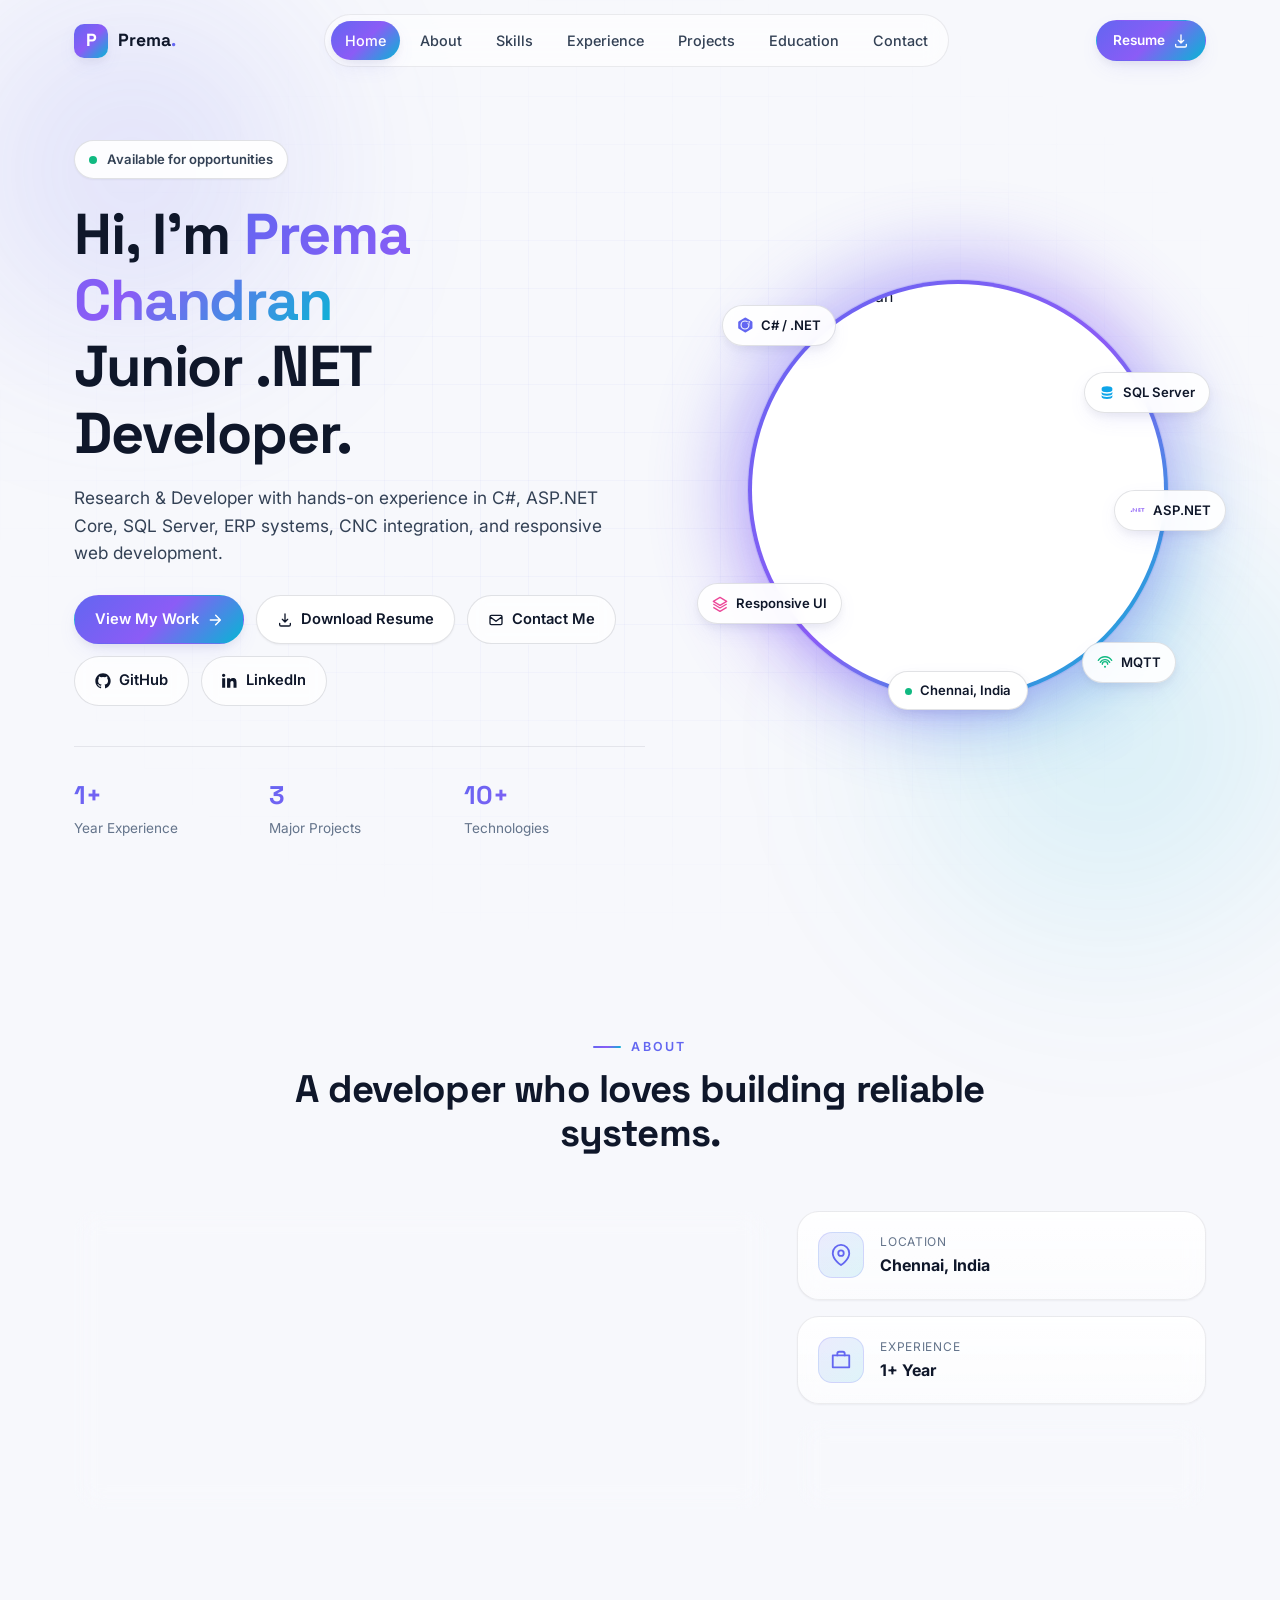
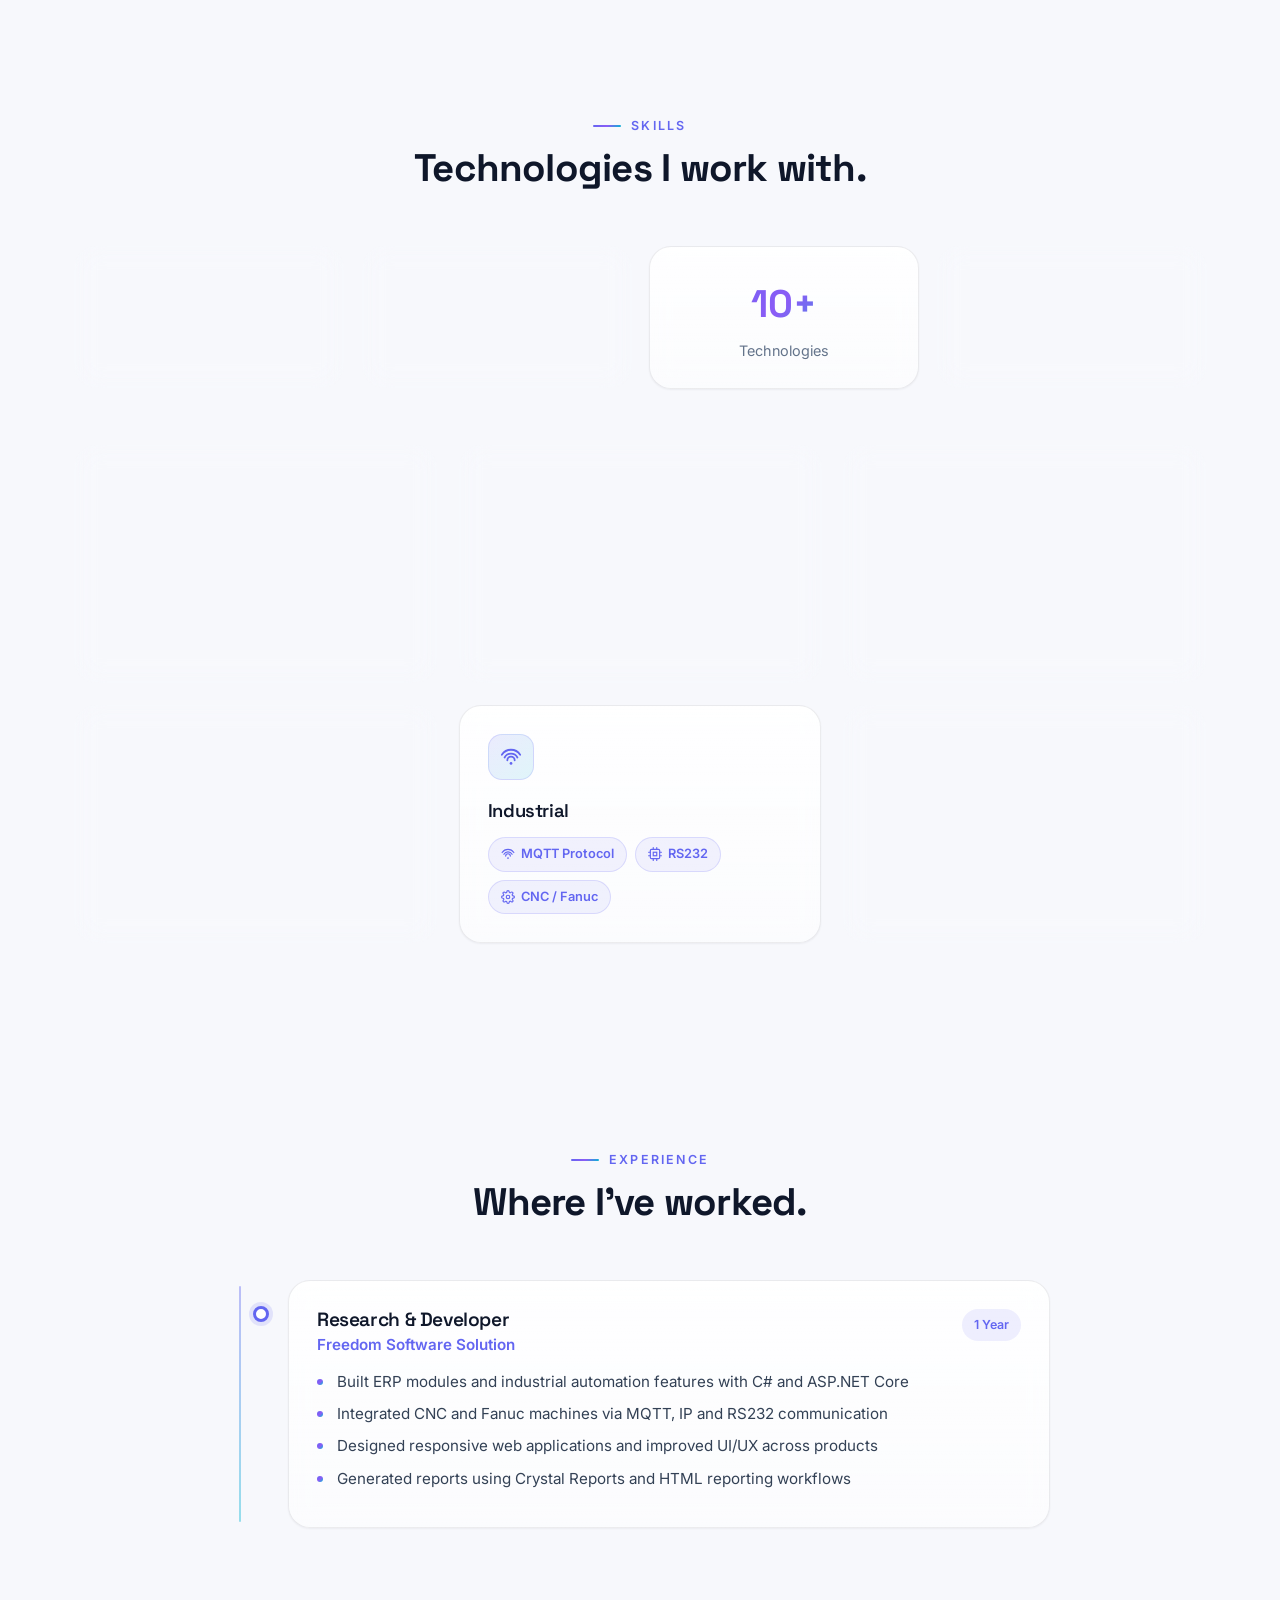
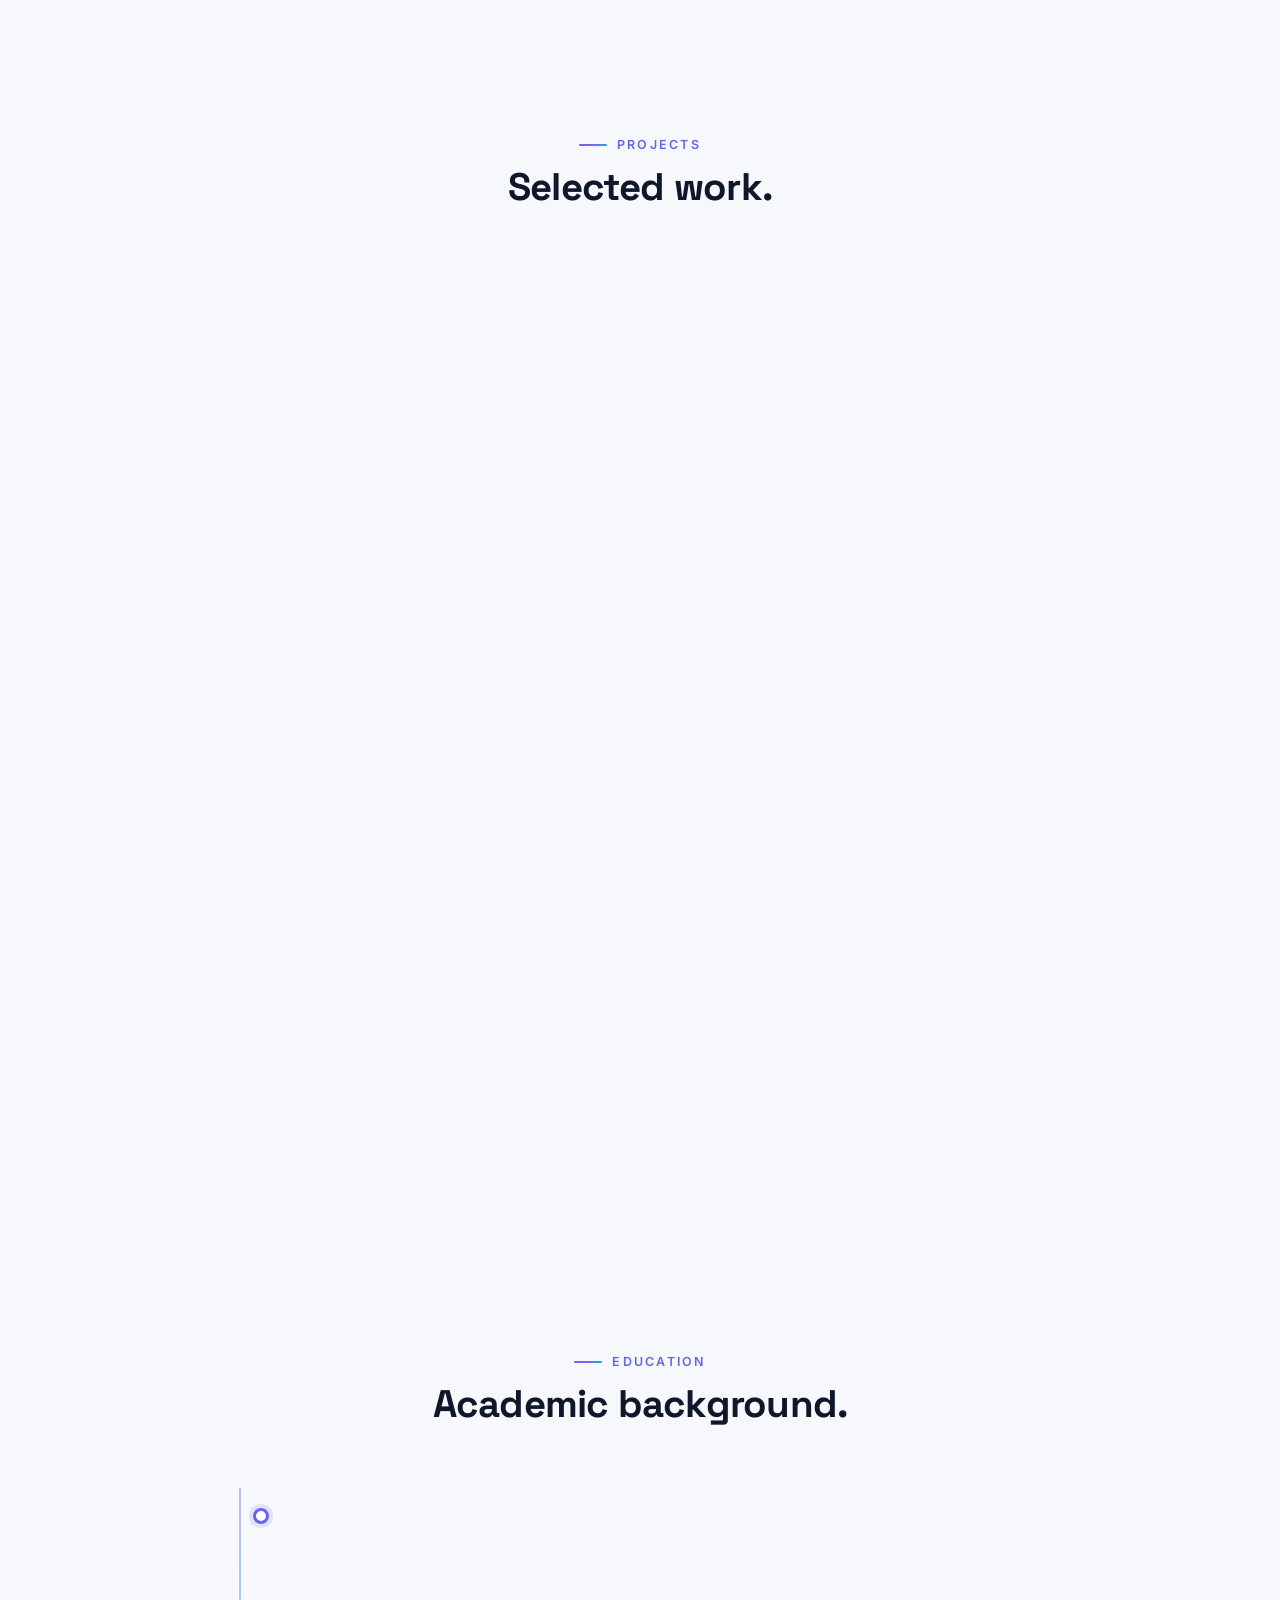
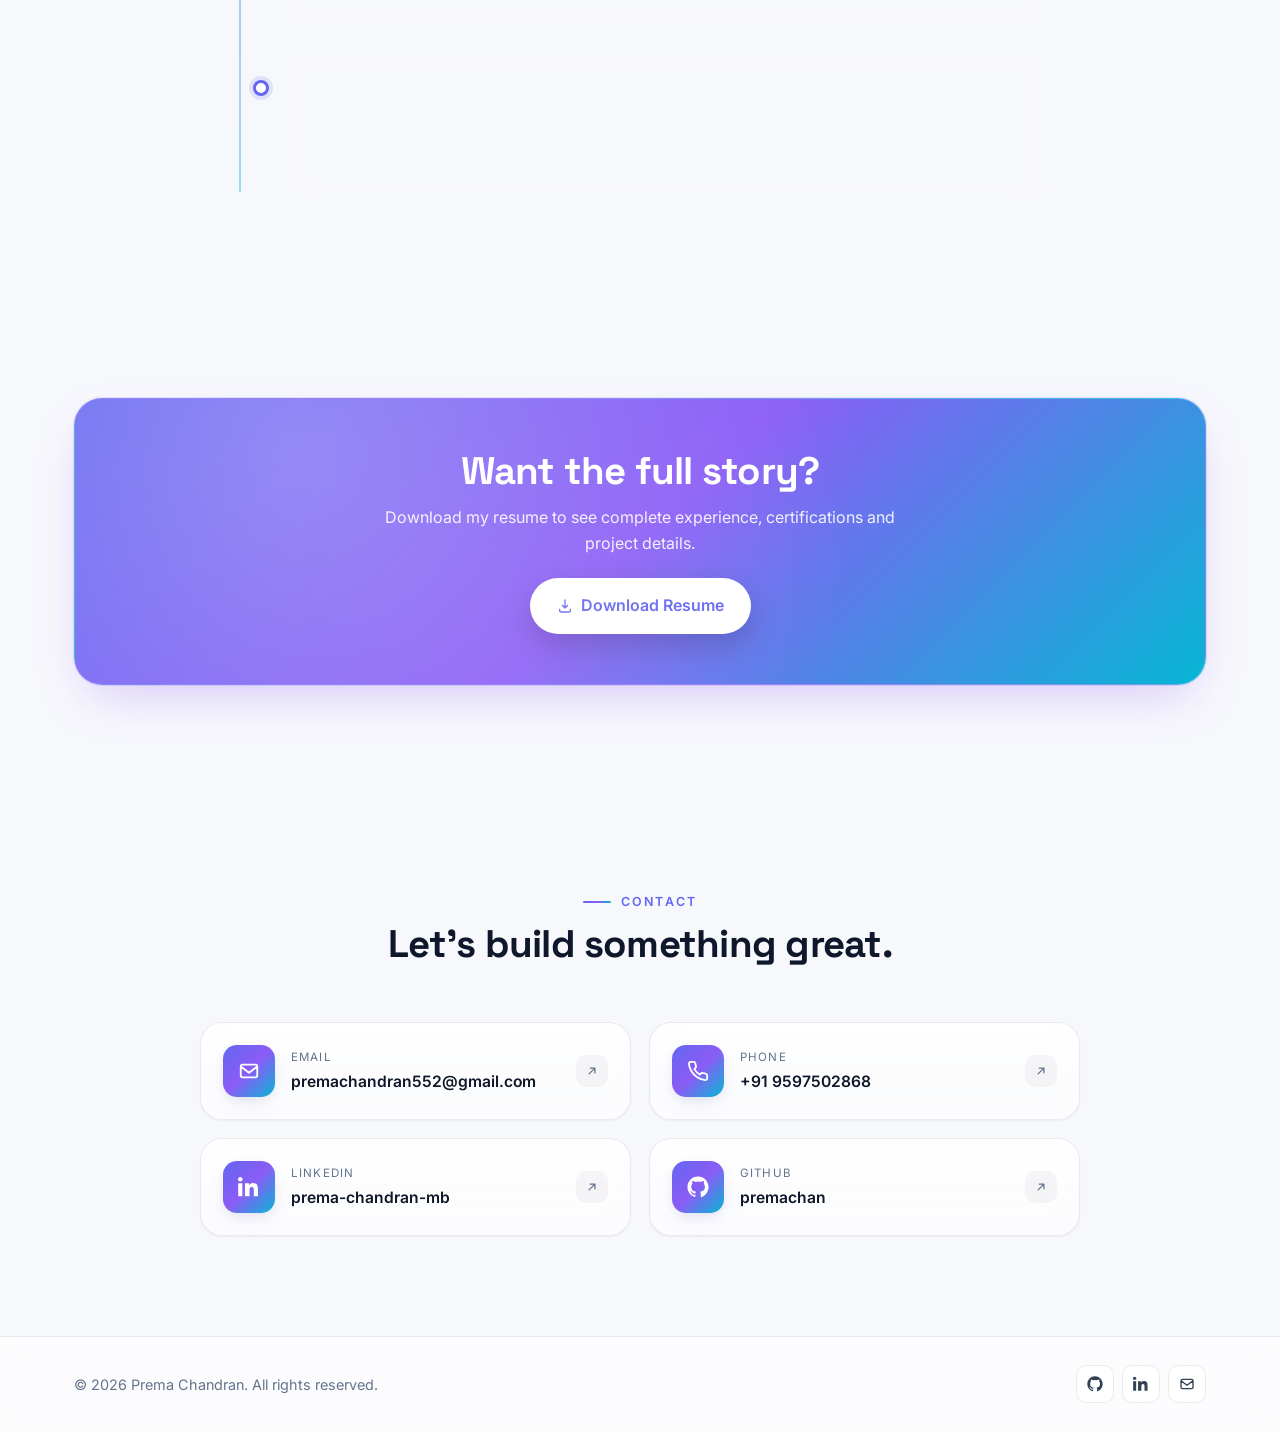
==== index.html @ 4ceef1a9 "Add files via upload" ====
<!DOCTYPE html>
<html lang="en">
<head>
<meta charset="UTF-8" />
<meta name="viewport" content="width=device-width, initial-scale=1.0" />
<title>Prema Chandran Portfolio | Junior .NET Developer | C# ASP.NET Core</title>
<meta name="description" content="Official portfolio of Prema Chandran MB, a Research & Developer and Junior .NET Developer skilled in C#, ASP.NET Core, SQL Server, ERP systems, CNC integration, and responsive web development." />
<meta name="keywords" content="Prema Chandran, Premachandran MB, Prema Chandran Portfolio, Junior .NET Developer, C# Developer, ASP.NET Core Developer, SQL Server Developer, ERP Developer, CNC Integration, Chennai Developer, Mumbai .NET Developer, Thane .NET Developer" />
<meta name="author" content="Prema Chandran MB" />
<meta name="robots" content="index, follow, max-image-preview:large, max-snippet:-1, max-video-preview:-1" />
<meta name="googlebot" content="index, follow" />
<meta name="bingbot" content="index, follow" />
<meta name="theme-color" content="#6366f1" />
<meta name="application-name" content="Prema Chandran Portfolio" />
<meta name="apple-mobile-web-app-title" content="Prema Chandran" />
<meta name="format-detection" content="telephone=yes" />
<link rel="canonical" href="https://premachandran.pages.dev/" />
<link rel="alternate" href="https://premachandran.pages.dev/" hreflang="en-in" />
<link rel="alternate" href="https://premachandran.pages.dev/" hreflang="x-default" />

<!-- Open Graph -->
<meta property="og:locale" content="en_IN" />
<meta property="og:type" content="profile" />
<meta property="og:site_name" content="Prema Chandran Portfolio" />
<meta property="og:title" content="Prema Chandran Portfolio | Junior .NET Developer" />
<meta property="og:description" content="Research & Developer skilled in C#, ASP.NET Core, SQL Server, ERP systems, CNC integration, and responsive web development." />
<meta property="og:url" content="https://premachandran.pages.dev/" />
<meta property="og:image" content="https://premachandran.pages.dev/assets/og-image.png" />
<meta property="og:image:width" content="1200" />
<meta property="og:image:height" content="630" />
<meta property="og:image:alt" content="Prema Chandran MB portfolio preview card" />

<!-- Twitter -->
<meta name="twitter:card" content="summary_large_image" />
<meta name="twitter:title" content="Prema Chandran Portfolio | Junior .NET Developer" />
<meta name="twitter:description" content="C#, ASP.NET Core, SQL Server, ERP, CNC Integration and Web Development portfolio." />
<meta name="twitter:image" content="https://premachandran.pages.dev/assets/og-image.png" />
<meta name="twitter:image:alt" content="Prema Chandran MB portfolio preview card" />

<!-- Favicons and PWA -->
<link rel="icon" type="image/svg+xml" href="assets/favicon.svg" />
<link rel="icon" type="image/png" sizes="32x32" href="assets/favicon-32.png" />
<link rel="icon" type="image/png" sizes="16x16" href="assets/favicon-16.png" />
<link rel="apple-touch-icon" sizes="180x180" href="assets/apple-touch-icon.png" />
<link rel="manifest" href="manifest.json" />
<meta name="msapplication-config" content="browserconfig.xml" />
<meta name="msapplication-TileColor" content="#6366f1" />

<!-- Performance hints -->
<link rel="preconnect" href="https://fonts.googleapis.com" />
<link rel="preconnect" href="https://fonts.gstatic.com" crossorigin />
<link rel="dns-prefetch" href="https://www.linkedin.com" />
<link rel="dns-prefetch" href="https://github.com" />
<link rel="preload" href="styles.css" as="style" />
<link rel="stylesheet" href="https://fonts.googleapis.com/css2?family=Inter:wght@400;500;600;700&family=Space+Grotesk:wght@500;600;700&display=swap" />
<link rel="stylesheet" href="styles.css" />

<script type="application/ld+json">
{
  "@context": "https://schema.org",
  "@graph": [
    {
      "@type": "Person",
      "@id": "https://premachandran.pages.dev/#person",
      "name": "Prema Chandran MB",
      "alternateName": ["Prema Chandran", "Premachandran MB"],
      "url": "https://premachandran.pages.dev/",
      "image": "https://premachandran.pages.dev/assets/og-image.png",
      "jobTitle": "Research & Developer",
      "description": "Research & Developer and Junior .NET Developer skilled in C#, ASP.NET Core, SQL Server, ERP systems, CNC integration and responsive web development.",
      "email": "mailto:premachandran552@gmail.com",
      "telephone": "+91 9597502868",
      "address": {
        "@type": "PostalAddress",
        "addressLocality": "Chennai",
        "addressRegion": "Tamil Nadu",
        "addressCountry": "IN"
      },
      "alumniOf": {
        "@type": "CollegeOrUniversity",
        "name": "Anna University"
      },
      "knowsAbout": ["C#", "ASP.NET Core", "SQL Server", "Entity Framework Core", "LINQ", "ERP Systems", "CNC Integration", "HTML", "CSS", "JavaScript"],
      "sameAs": [
        "https://www.linkedin.com/in/prema-chandran-mb-9a1470250/",
        "https://github.com/premachan"
      ]
    },
    {
      "@type": "WebSite",
      "@id": "https://premachandran.pages.dev/#website",
      "url": "https://premachandran.pages.dev/",
      "name": "Prema Chandran Portfolio",
      "description": "Portfolio website of Prema Chandran MB.",
      "publisher": { "@id": "https://premachandran.pages.dev/#person" },
      "inLanguage": "en-IN"
    },
    {
      "@type": "WebPage",
      "@id": "https://premachandran.pages.dev/#webpage",
      "url": "https://premachandran.pages.dev/",
      "name": "Prema Chandran Portfolio | Junior .NET Developer",
      "isPartOf": { "@id": "https://premachandran.pages.dev/#website" },
      "about": { "@id": "https://premachandran.pages.dev/#person" },
      "primaryImageOfPage": "https://premachandran.pages.dev/assets/og-image.png",
      "breadcrumb": { "@id": "https://premachandran.pages.dev/#breadcrumb" },
      "inLanguage": "en-IN"
    },
    {
      "@type": "BreadcrumbList",
      "@id": "https://premachandran.pages.dev/#breadcrumb",
      "itemListElement": [
        { "@type": "ListItem", "position": 1, "name": "Home", "item": "https://premachandran.pages.dev/" }
      ]
    }
  ]
}
</script>

<!-- Reusable SVG icon sprite -->
<svg width="0" height="0" style="position:absolute" aria-hidden="true" focusable="false">
  <defs>
    <!-- C# -->
    <symbol id="i-csharp" viewBox="0 0 24 24"><path fill="currentColor" d="M11.5 1.2 2.8 6.3a2 2 0 0 0-1 1.75v7.9c0 .72.39 1.39 1 1.75l8.7 5.1c.62.36 1.38.36 2 0l8.7-5.1c.62-.36 1-1.03 1-1.75v-7.9c0-.72-.39-1.39-1-1.75L13.5 1.2a2 2 0 0 0-2 0Zm.5 4.05A6.75 6.75 0 1 1 5.25 12 6.76 6.76 0 0 1 12 5.25Zm0 1.6A5.15 5.15 0 1 0 17.15 12 5.15 5.15 0 0 0 12 6.85Zm6.4 1.95.5 1V11h-1v-1.2h-1V11h-1V9.8h-.7v-1h.7v-.8h-.7v-1h.7V5.95h1V7h1V5.95h1V7h.7v1h-.7V8.8Zm-2.5 1v-1h-1v1Z"/></symbol>
    <!-- .NET -->
    <symbol id="i-dotnet" viewBox="0 0 24 24"><path fill="currentColor" d="M3.6 14.85a1.05 1.05 0 1 1 0-2.1 1.05 1.05 0 0 1 0 2.1Zm3.3-.13H5.55V9.28h1.36l3.07 3.84c.13.17.27.4.4.65h.02a8 8 0 0 1-.05-1.1V9.28h1.32v5.44h-1.27L7.27 10.78a3.4 3.4 0 0 1-.39-.62h-.02c.03.31.04.66.04 1.06Zm10.6 0h-3.34V9.28h3.2v1.1H15.5v1.12h2.07v1.1H15.5v1.13h2.16Zm5.5-4.34H21.4v4.34h-1.35v-4.34H18.4v-1.1h4.6Z"/></symbol>
    <!-- SQL Server / Database -->
    <symbol id="i-database" viewBox="0 0 24 24"><path fill="currentColor" d="M12 2c-4.42 0-8 1.34-8 3v3c0 1.66 3.58 3 8 3s8-1.34 8-3V5c0-1.66-3.58-3-8-3Zm0 16c-4.42 0-8-1.34-8-3v3c0 1.66 3.58 3 8 3s8-1.34 8-3v-3c0 1.66-3.58 3-8 3Zm0-5c-4.42 0-8-1.34-8-3v3c0 1.66 3.58 3 8 3s8-1.34 8-3v-3c0 1.66-3.58 3-8 3Z"/></symbol>
    <!-- HTML -->
    <symbol id="i-html" viewBox="0 0 24 24"><path fill="currentColor" d="M3 2 4.6 21.4 12 23.5l7.4-2.1L21 2H3Zm14.1 5.6-.2 2.1H7.6l.2 2H17l-.7 7.5L12 20.4l-4.3-1.2-.3-3.4h2.1l.15 1.7 2.4.65 2.4-.65.25-2.85H7.4L6.7 7.6h10.4Z"/></symbol>
    <!-- CSS -->
    <symbol id="i-css" viewBox="0 0 24 24"><path fill="currentColor" d="M3 2 4.6 21.4 12 23.5l7.4-2.1L21 2H3Zm13.95 5.6-.2 2.1H8.45l.2 2.1H16.5l-.6 6.7L12 19.6l-3.9-1.1-.27-3h2.1l.13 1.5L12 17.5l1.95-.55.2-2.25H7.65L7.1 8.6H17l-.05-1Z"/></symbol>
    <!-- JavaScript -->
    <symbol id="i-js" viewBox="0 0 24 24"><path fill="currentColor" d="M3 3v18h18V3H3Zm9.6 14.13c0 1.74-1.02 2.54-2.5 2.54-1.34 0-2.12-.7-2.52-1.53l1.37-.83c.26.47.5.86 1.08.86.55 0 .9-.22.9-1.06v-5.7h1.67v5.72Zm3.96 2.54c-1.55 0-2.55-.74-3.04-1.7l1.37-.79c.36.59.83 1.02 1.66 1.02.7 0 1.15-.35 1.15-.83 0-.58-.46-.78-1.23-1.12l-.42-.18c-1.21-.51-2.02-1.16-2.02-2.53 0-1.27.97-2.23 2.48-2.23 1.08 0 1.85.37 2.4 1.36l-1.31.84c-.29-.52-.6-.72-1.09-.72-.49 0-.81.31-.81.72 0 .51.32.71 1.05 1.03l.42.18c1.42.61 2.24 1.24 2.24 2.65 0 1.51-1.18 2.34-2.85 2.34Z"/></symbol>
    <!-- GitHub -->
    <symbol id="i-github" viewBox="0 0 24 24"><path fill="currentColor" d="M12 .5C5.65.5.5 5.65.5 12c0 5.08 3.29 9.39 7.86 10.91.58.11.79-.25.79-.56v-2c-3.2.7-3.88-1.37-3.88-1.37-.52-1.33-1.28-1.69-1.28-1.69-1.05-.71.08-.7.08-.7 1.16.08 1.78 1.19 1.78 1.19 1.03 1.77 2.7 1.26 3.36.96.1-.75.4-1.26.73-1.55-2.55-.29-5.24-1.28-5.24-5.69 0-1.26.45-2.29 1.19-3.1-.12-.29-.52-1.46.11-3.05 0 0 .98-.31 3.2 1.18a11 11 0 0 1 5.83 0c2.22-1.49 3.2-1.18 3.2-1.18.63 1.59.23 2.76.11 3.05.74.81 1.19 1.84 1.19 3.1 0 4.42-2.7 5.39-5.27 5.68.41.36.78 1.06.78 2.14v3.17c0 .31.21.68.8.56C20.21 21.39 23.5 17.08 23.5 12 23.5 5.65 18.35.5 12 .5Z"/></symbol>
    <!-- LinkedIn -->
    <symbol id="i-linkedin" viewBox="0 0 24 24"><path fill="currentColor" d="M4.98 3.5C4.98 4.88 3.86 6 2.49 6S0 4.88 0 3.5 1.12 1 2.49 1s2.49 1.12 2.49 2.5ZM.22 8h4.54v14H.22V8Zm7.36 0h4.35v1.92h.06c.61-1.15 2.1-2.36 4.33-2.36 4.63 0 5.48 3.05 5.48 7.01V22h-4.54v-6.55c0-1.56-.03-3.57-2.18-3.57-2.18 0-2.52 1.7-2.52 3.46V22H7.58V8Z"/></symbol>
    <!-- Mail -->
    <symbol id="i-mail" viewBox="0 0 24 24"><path fill="none" stroke="currentColor" stroke-width="2" stroke-linecap="round" stroke-linejoin="round" d="M3 7a2 2 0 0 1 2-2h14a2 2 0 0 1 2 2v10a2 2 0 0 1-2 2H5a2 2 0 0 1-2-2V7Zm0 0 9 7 9-7"/></symbol>
    <!-- Phone -->
    <symbol id="i-phone" viewBox="0 0 24 24"><path fill="none" stroke="currentColor" stroke-width="2" stroke-linecap="round" stroke-linejoin="round" d="M22 16.92v3a2 2 0 0 1-2.18 2 19.79 19.79 0 0 1-8.63-3.07 19.5 19.5 0 0 1-6-6 19.79 19.79 0 0 1-3.07-8.67A2 2 0 0 1 4.11 2h3a2 2 0 0 1 2 1.72c.12.96.34 1.9.66 2.81a2 2 0 0 1-.45 2.11L8.09 9.91a16 16 0 0 0 6 6l1.27-1.27a2 2 0 0 1 2.11-.45c.91.32 1.85.54 2.81.66A2 2 0 0 1 22 16.92Z"/></symbol>
    <!-- Location -->
    <symbol id="i-pin" viewBox="0 0 24 24"><path fill="none" stroke="currentColor" stroke-width="2" stroke-linecap="round" stroke-linejoin="round" d="M21 10c0 7-9 13-9 13s-9-6-9-13a9 9 0 0 1 18 0Z"/><circle cx="12" cy="10" r="3" fill="none" stroke="currentColor" stroke-width="2"/></symbol>
    <!-- Briefcase -->
    <symbol id="i-briefcase" viewBox="0 0 24 24"><path fill="none" stroke="currentColor" stroke-width="2" stroke-linejoin="round" d="M3 7h18v13H3z"/><path fill="none" stroke="currentColor" stroke-width="2" stroke-linecap="round" d="M8 7V5a2 2 0 0 1 2-2h4a2 2 0 0 1 2 2v2"/></symbol>
    <!-- Graduation Cap -->
    <symbol id="i-grad" viewBox="0 0 24 24"><path fill="none" stroke="currentColor" stroke-width="2" stroke-linecap="round" stroke-linejoin="round" d="M22 10 12 5 2 10l10 5 10-5Z"/><path fill="none" stroke="currentColor" stroke-width="2" stroke-linecap="round" stroke-linejoin="round" d="M6 12v5c2 1.5 4 2 6 2s4-.5 6-2v-5"/></symbol>
    <!-- Award -->
    <symbol id="i-award" viewBox="0 0 24 24"><circle cx="12" cy="9" r="6" fill="none" stroke="currentColor" stroke-width="2"/><path fill="none" stroke="currentColor" stroke-width="2" stroke-linecap="round" stroke-linejoin="round" d="m8.5 13.5-1 8 4.5-3 4.5 3-1-8"/></symbol>
    <!-- Code brackets -->
    <symbol id="i-code" viewBox="0 0 24 24"><path fill="none" stroke="currentColor" stroke-width="2" stroke-linecap="round" stroke-linejoin="round" d="m8 6-6 6 6 6m8-12 6 6-6 6M14 4l-4 16"/></symbol>
    <!-- Cpu / Server -->
    <symbol id="i-cpu" viewBox="0 0 24 24"><rect x="4" y="4" width="16" height="16" rx="2" fill="none" stroke="currentColor" stroke-width="2"/><rect x="9" y="9" width="6" height="6" fill="none" stroke="currentColor" stroke-width="2"/><path stroke="currentColor" stroke-width="2" stroke-linecap="round" d="M9 1v3M15 1v3M9 20v3M15 20v3M1 9h3M1 15h3M20 9h3M20 15h3"/></symbol>
    <!-- Settings gear -->
    <symbol id="i-gear" viewBox="0 0 24 24"><circle cx="12" cy="12" r="3" fill="none" stroke="currentColor" stroke-width="2"/><path fill="none" stroke="currentColor" stroke-width="2" stroke-linejoin="round" d="M19.4 15a1.7 1.7 0 0 0 .3 1.8l.1.1a2 2 0 1 1-2.8 2.8l-.1-.1a1.7 1.7 0 0 0-1.8-.3 1.7 1.7 0 0 0-1 1.5V21a2 2 0 1 1-4 0v-.1a1.7 1.7 0 0 0-1.1-1.5 1.7 1.7 0 0 0-1.8.3l-.1.1a2 2 0 1 1-2.8-2.8l.1-.1a1.7 1.7 0 0 0 .3-1.8 1.7 1.7 0 0 0-1.5-1H3a2 2 0 1 1 0-4h.1A1.7 1.7 0 0 0 4.6 9a1.7 1.7 0 0 0-.3-1.8l-.1-.1a2 2 0 1 1 2.8-2.8l.1.1a1.7 1.7 0 0 0 1.8.3H9a1.7 1.7 0 0 0 1-1.5V3a2 2 0 1 1 4 0v.1a1.7 1.7 0 0 0 1 1.5 1.7 1.7 0 0 0 1.8-.3l.1-.1a2 2 0 1 1 2.8 2.8l-.1.1a1.7 1.7 0 0 0-.3 1.8V9a1.7 1.7 0 0 0 1.5 1H21a2 2 0 1 1 0 4h-.1a1.7 1.7 0 0 0-1.5 1Z"/></symbol>
    <!-- Layers (frontend) -->
    <symbol id="i-layers" viewBox="0 0 24 24"><path fill="none" stroke="currentColor" stroke-width="2" stroke-linejoin="round" d="m12 2 10 6-10 6L2 8l10-6Z"/><path fill="none" stroke="currentColor" stroke-width="2" stroke-linejoin="round" d="m2 17 10 6 10-6M2 12l10 6 10-6"/></symbol>
    <!-- Antenna / signal -->
    <symbol id="i-signal" viewBox="0 0 24 24"><path fill="none" stroke="currentColor" stroke-width="2" stroke-linecap="round" d="M5 12.5a8 8 0 0 1 14 0M2 9.5a12 12 0 0 1 20 0M8 15.5a4 4 0 0 1 8 0"/><circle cx="12" cy="19" r="1.5" fill="currentColor"/></symbol>
    <!-- Sparkles -->
    <symbol id="i-sparkles" viewBox="0 0 24 24"><path fill="currentColor" d="M12 2 14 8l6 2-6 2-2 6-2-6-6-2 6-2 2-6Zm7 12 1 3 3 1-3 1-1 3-1-3-3-1 3-1 1-3ZM5 14l1 3 3 1-3 1-1 3-1-3-3-1 3-1 1-3Z"/></symbol>
    <!-- User -->
    <symbol id="i-user" viewBox="0 0 24 24"><circle cx="12" cy="8" r="4" fill="none" stroke="currentColor" stroke-width="2"/><path fill="none" stroke="currentColor" stroke-width="2" stroke-linecap="round" d="M4 21a8 8 0 0 1 16 0"/></symbol>
    <!-- Arrow up-right -->
    <symbol id="i-arrow-ur" viewBox="0 0 24 24"><path fill="none" stroke="currentColor" stroke-width="2.2" stroke-linecap="round" stroke-linejoin="round" d="M7 17 17 7M9 7h8v8"/></symbol>
    <!-- Arrow right -->
    <symbol id="i-arrow-r" viewBox="0 0 24 24"><path fill="none" stroke="currentColor" stroke-width="2.2" stroke-linecap="round" stroke-linejoin="round" d="M5 12h14m-6-7 7 7-7 7"/></symbol>
    <!-- Download -->
    <symbol id="i-download" viewBox="0 0 24 24"><path fill="none" stroke="currentColor" stroke-width="2" stroke-linecap="round" stroke-linejoin="round" d="M12 3v12m0 0 4-4m-4 4-4-4M4 17v2a2 2 0 0 0 2 2h12a2 2 0 0 0 2-2v-2"/></symbol>
    <!-- Rocket -->
    <symbol id="i-rocket" viewBox="0 0 24 24"><path fill="none" stroke="currentColor" stroke-width="2" stroke-linecap="round" stroke-linejoin="round" d="M5 19c0-3 2-5 5-5l5 5c0 3-2 5-5 5-3 0-5-2-5-5Z"/><path fill="none" stroke="currentColor" stroke-width="2" stroke-linejoin="round" d="M14 5c4-2 7-2 7-2s0 3-2 7l-5 5-5-5 5-5Z"/><circle cx="15" cy="9" r="1.5" fill="currentColor"/></symbol>
  </defs>
</svg>
</head>
<body>
<a class="skip-link" href="#main-content">Skip to main content</a>

<!-- NAVBAR -->
<header id="navbar" class="navbar">
  <div class="container nav-inner">
    <a href="#home" class="brand">
      <span class="brand-mark">P</span>
      <span class="brand-name">Prema<span class="dot">.</span></span>
    </a>
    <nav class="nav-links" id="navLinks" aria-label="Primary">
      <a href="#home" class="nav-link active">Home</a>
      <a href="#about" class="nav-link">About</a>
      <a href="#skills" class="nav-link">Skills</a>
      <a href="#experience" class="nav-link">Experience</a>
      <a href="#projects" class="nav-link">Projects</a>
      <a href="#education" class="nav-link">Education</a>
      <a href="#contact" class="nav-link">Contact</a>
    </nav>
    <div class="nav-actions">
      <a href="assets/resume.pdf" download class="btn btn-primary btn-sm hide-mobile">
        Resume <svg><use href="#i-download"/></svg>
      </a>
      <button id="menuBtn" class="menu-btn" aria-label="Toggle navigation menu" aria-controls="navLinks" aria-expanded="false">
        <span></span><span></span><span></span>
      </button>
    </div>
  </div>
</header>

<main id="main-content">
<!-- HERO -->
<section id="home" class="hero">
  <div class="grid-bg"></div>
  <div class="container hero-grid">
    <div class="hero-left reveal">
      <div class="chip">
        <span class="pulse-dot"></span> Available for opportunities
      </div>
      <h1 class="hero-title">
        Hi, I'm <span class="gradient-text">Prema Chandran</span><br />
        Junior .NET Developer.
      </h1>
      <p class="hero-sub">
        Research &amp; Developer with hands-on experience in C#, ASP.NET Core, SQL Server, ERP systems, CNC integration, and responsive web development.
      </p>
      <div class="hero-actions">
        <a href="#projects" class="btn btn-primary">View My Work <svg><use href="#i-arrow-r"/></svg></a>
        <a href="assets/resume.pdf" download class="btn btn-glass-strong"><svg><use href="#i-download"/></svg> Download Resume</a>
        <a href="#contact" class="btn btn-glass"><svg><use href="#i-mail"/></svg> Contact Me</a>
        <a href="https://github.com/premachan" target="_blank" rel="noopener" class="btn btn-glass btn-icon" aria-label="GitHub">
          <svg><use href="#i-github"/></svg> GitHub
        </a>
        <a href="https://www.linkedin.com/in/prema-chandran-mb-9a1470250/" target="_blank" rel="noopener" class="btn btn-glass btn-icon" aria-label="LinkedIn">
          <svg><use href="#i-linkedin"/></svg> LinkedIn
        </a>
      </div>
      <div class="hero-stats">
        <div><strong>1+</strong><span>Year Experience</span></div>
        <div><strong>3</strong><span>Major Projects</span></div>
        <div><strong>10+</strong><span>Technologies</span></div>
      </div>
    </div>

    <div class="hero-right reveal">
      <div class="photo-wrap">
        <span class="float-badge fb-1 float-slow"><svg style="color:#6366f1"><use href="#i-csharp"/></svg> C# / .NET</span>
        <span class="float-badge fb-2 float-med"><svg style="color:#0ea5e9"><use href="#i-database"/></svg> SQL Server</span>
        <span class="float-badge fb-3 float-fast"><svg style="color:#ec4899"><use href="#i-layers"/></svg> Responsive UI</span>
        <span class="float-badge fb-4 float-med"><svg style="color:#10b981"><use href="#i-signal"/></svg> MQTT</span>
        <span class="float-badge fb-5 float-slow"><svg style="color:#8b5cf6"><use href="#i-dotnet"/></svg> ASP.NET</span>

        <div class="photo-glow"></div>
        <div class="photo-frame">
          <div class="photo-inner">
            <img src="assets/profile.png" alt="Prema Chandran" class="profile-photo">
          </div>
        </div>
        <span class="location-badge">Chennai, India</span>
      </div>
    </div>
  </div>
</section>

<!-- ABOUT -->
<section id="about" class="section">
  <div class="container">
    <div class="section-head reveal">
      <span class="eyebrow"><span class="dash"></span> About</span>
      <h2>A developer who loves building reliable systems.</h2>
    </div>
    <div class="about-grid">
      <div class="card about-text reveal">
        <p>
          I'm a <strong>Research and Developer</strong> with one year of hands-on experience in ERP system development, industrial automation, CNC machine integration and web applications. I work with real-time MQTT communication, database integration and report generation using Crystal Reports and HTML reporting.
        </p>
        <p>
          I'm proficient in <strong>C#, ASP.NET Core, ASP.NET MVC, JavaScript, HTML, CSS and SQL Server</strong>, with a strong grasp of OOP and MVC architecture. I focus on responsive interfaces, performance and delivering dependable software in manufacturing and enterprise environments.
        </p>
      </div>
      <div class="about-side">
        <div class="card info-card reveal">
          <div class="ic-icon"><svg><use href="#i-pin"/></svg></div>
          <div><small>Location</small><b>Chennai, India</b></div>
        </div>
        <div class="card info-card reveal">
          <div class="ic-icon"><svg><use href="#i-briefcase"/></svg></div>
          <div><small>Experience</small><b>1+ Year</b></div>
        </div>
        <div class="card info-card reveal">
          <div class="ic-icon"><svg><use href="#i-grad"/></svg></div>
          <div><small>Degree</small><b>B.Tech AI &amp; DS</b></div>
        </div>
      </div>
    </div>
  </div>
</section>

<!-- SKILLS -->
<section id="skills" class="section">
  <div class="container">
    <div class="section-head reveal">
      <span class="eyebrow"><span class="dash"></span> Skills</span>
      <h2>Technologies I work with.</h2>
    </div>

    <!-- Animated counters -->
    <div class="counters">
      <div class="card counter-card reveal">
        <div class="counter-num" data-count="1" data-suffix="+">0</div>
        <div class="counter-label">Years Experience</div>
      </div>
      <div class="card counter-card reveal">
        <div class="counter-num" data-count="3">0</div>
        <div class="counter-label">Major Projects</div>
      </div>
      <div class="card counter-card reveal">
        <div class="counter-num" data-count="10" data-suffix="+">0</div>
        <div class="counter-label">Technologies</div>
      </div>
      <div class="card counter-card reveal">
        <div class="counter-num" data-count="20" data-suffix="+">0</div>
        <div class="counter-label">Skills Mastered</div>
      </div>
    </div>

    <div class="skills-grid" id="skillsGrid"></div>
  </div>
</section>

<!-- EXPERIENCE -->
<section id="experience" class="section">
  <div class="container">
    <div class="section-head reveal">
      <span class="eyebrow"><span class="dash"></span> Experience</span>
      <h2>Where I've worked.</h2>
    </div>
    <div class="timeline">
      <div class="tl-line"></div>
      <div class="tl-item reveal">
        <div class="tl-dot"></div>
        <div class="card tl-card">
          <div class="tl-header">
            <div>
              <h3>Research &amp; Developer</h3>
              <p class="tl-org">Freedom Software Solution</p>
            </div>
            <span class="badge">1 Year</span>
          </div>
          <ul class="tl-list">
            <li>Built ERP modules and industrial automation features with C# and ASP.NET Core</li>
            <li>Integrated CNC and Fanuc machines via MQTT, IP and RS232 communication</li>
            <li>Designed responsive web applications and improved UI/UX across products</li>
            <li>Generated reports using Crystal Reports and HTML reporting workflows</li>
          </ul>
        </div>
      </div>
    </div>
  </div>
</section>

<!-- PROJECTS -->
<section id="projects" class="section">
  <div class="container">
    <div class="section-head reveal">
      <span class="eyebrow"><span class="dash"></span> Projects</span>
      <h2>Selected work.</h2>
    </div>
    <div class="projects-grid" id="projectsGrid"></div>
  </div>
</section>

<!-- EDUCATION -->
<section id="education" class="section">
  <div class="container">
    <div class="section-head reveal">
      <span class="eyebrow"><span class="dash"></span> Education</span>
      <h2>Academic background.</h2>
    </div>
    <div class="timeline">
      <div class="tl-line"></div>
      <div class="tl-item reveal">
        <div class="tl-dot"></div>
        <div class="card tl-card">
          <div class="tl-header">
            <div>
              <h3>B.Tech — AI &amp; Data Science</h3>
              <p class="tl-org">Anna University, Tamil Nadu</p>
            </div>
            <span class="badge">2025</span>
          </div>
          <p style="color:var(--text-2)">Bachelor of Technology in Artificial Intelligence and Data Science.</p>
        </div>
      </div>
      <div class="tl-item reveal">
        <div class="tl-dot"></div>
        <div class="card tl-card">
          <div class="tl-header">
            <div>
              <h3>Full Stack Web Development</h3>
              <p class="tl-org">Udemy Certification</p>
            </div>
            <span class="badge">Certified</span>
          </div>
          <p style="color:var(--text-2)">Hands-on training in modern full-stack web development practices.</p>
        </div>
      </div>
    </div>
  </div>
</section>

<!-- RESUME CTA -->
<section class="section">
  <div class="container">
    <div class="cta-card reveal">
      <h2>Want the full story?</h2>
      <p>Download my resume to see complete experience, certifications and project details.</p>
      <a href="assets/resume.pdf" download class="btn btn-lg"><svg><use href="#i-download"/></svg> Download Resume</a>
    </div>
  </div>
</section>

<!-- CONTACT -->
<section id="contact" class="section">
  <div class="container">
    <div class="section-head reveal">
      <span class="eyebrow"><span class="dash"></span> Contact</span>
      <h2>Let's build something great.</h2>
    </div>
    <div class="contact-grid">
      <a href="mailto:premachandran552@gmail.com" class="card contact-card reveal">
        <div class="cc-icon"><svg><use href="#i-mail"/></svg></div>
        <div><small>EMAIL</small><b>premachandran552@gmail.com</b></div>
        <span class="cc-arrow"><svg><use href="#i-arrow-ur"/></svg></span>
      </a>
      <a href="tel:+919597502868" class="card contact-card reveal">
        <div class="cc-icon"><svg><use href="#i-phone"/></svg></div>
        <div><small>PHONE</small><b>+91 9597502868</b></div>
        <span class="cc-arrow"><svg><use href="#i-arrow-ur"/></svg></span>
      </a>
      <a href="https://www.linkedin.com/in/prema-chandran-mb-9a1470250/" target="_blank" rel="noopener" class="card contact-card reveal">
        <div class="cc-icon"><svg><use href="#i-linkedin"/></svg></div>
        <div><small>LINKEDIN</small><b>prema-chandran-mb</b></div>
        <span class="cc-arrow"><svg><use href="#i-arrow-ur"/></svg></span>
      </a>
      <a href="https://github.com/premachan" target="_blank" rel="noopener" class="card contact-card reveal">
        <div class="cc-icon"><svg><use href="#i-github"/></svg></div>
        <div><small>GITHUB</small><b>premachan</b></div>
        <span class="cc-arrow"><svg><use href="#i-arrow-ur"/></svg></span>
      </a>
    </div>
  </div>
</section>

</main>

<!-- FOOTER -->
<footer class="footer">
  <div class="container footer-inner">
    <p>© <span id="year"></span> Prema Chandran. All rights reserved.</p>
    <div class="footer-social">
      <a href="https://github.com/premachan" target="_blank" rel="noopener" aria-label="GitHub"><svg><use href="#i-github"/></svg></a>
      <a href="https://www.linkedin.com/in/prema-chandran-mb-9a1470250/" target="_blank" rel="noopener" aria-label="LinkedIn"><svg><use href="#i-linkedin"/></svg></a>
      <a href="mailto:premachandran552@gmail.com" aria-label="Email"><svg><use href="#i-mail"/></svg></a>
    </div>
  </div>
</footer>

<script src="script.js" defer></script>
</body>
</html>
---- styles.css ----
/* =========================================================
   Prema Chandran — Portfolio (Premium Light Redesign)
   ========================================================= */

* { box-sizing: border-box; margin: 0; padding: 0; }

:root {
  /* Palette — clean light with indigo/violet/cyan accents */
  --bg: #f7f8fc;
  --bg-soft: #ffffff;
  --surface: rgba(255, 255, 255, 0.72);
  --surface-strong: rgba(255, 255, 255, 0.92);
  --border: rgba(15, 23, 42, 0.08);
  --border-strong: rgba(15, 23, 42, 0.12);
  --text: #0f172a;
  --text-2: #334155;
  --muted: #64748b;
  --muted-2: #94a3b8;

  --primary: #6366f1;       /* indigo-500 */
  --primary-2: #8b5cf6;     /* violet-500 */
  --accent: #06b6d4;        /* cyan-500 */
  --accent-2: #0ea5e9;
  --pink: #ec4899;
  --emerald: #10b981;
  --amber: #f59e0b;

  --grad-primary: linear-gradient(135deg, #6366f1 0%, #8b5cf6 50%, #06b6d4 100%);
  --grad-soft: linear-gradient(180deg, #f5f7ff 0%, #ffffff 60%, #f7fbff 100%);
  --grad-text: linear-gradient(135deg, #6366f1, #8b5cf6 50%, #06b6d4);
  --grad-card: linear-gradient(180deg, rgba(255,255,255,0.9), rgba(255,255,255,0.55));

  --shadow-sm: 0 1px 2px rgba(15, 23, 42, 0.05);
  --shadow-md: 0 8px 24px -8px rgba(99, 102, 241, 0.18), 0 4px 10px rgba(15, 23, 42, 0.05);
  --shadow-lg: 0 24px 60px -20px rgba(99, 102, 241, 0.28), 0 8px 24px rgba(15, 23, 42, 0.06);
  --shadow-glow: 0 0 0 1px rgba(99, 102, 241, 0.15), 0 20px 50px -16px rgba(139, 92, 246, 0.35);

  --radius: 16px;
  --radius-lg: 22px;
  --radius-xl: 28px;
  --radius-pill: 999px;

  --container: 1180px;

  --font-display: 'Space Grotesk', 'Inter', system-ui, sans-serif;
  --font-body: 'Inter', system-ui, -apple-system, Segoe UI, Roboto, sans-serif;
}

html { scroll-behavior: smooth; }
body {
  font-family: var(--font-body);
  background: var(--bg);
  color: var(--text);
  line-height: 1.6;
  -webkit-font-smoothing: antialiased;
  overflow-x: hidden;
  position: relative;
}

/* Decorative page background */
body::before,
body::after {
  content: "";
  position: fixed;
  z-index: -1;
  pointer-events: none;
  filter: blur(80px);
  opacity: 0.55;
}
body::before {
  top: -10%; left: -10%;
  width: 520px; height: 520px;
  background: radial-gradient(circle, rgba(99,102,241,0.35), transparent 70%);
}
body::after {
  bottom: -15%; right: -10%;
  width: 600px; height: 600px;
  background: radial-gradient(circle, rgba(6,182,212,0.28), transparent 70%);
}

img { max-width: 100%; display: block; }
a { color: inherit; text-decoration: none; }
ul { list-style: none; }
button { font: inherit; cursor: pointer; border: 0; background: none; color: inherit; }

.container { width: 100%; max-width: var(--container); margin-inline: auto; padding-inline: 24px; }

.skip-link {
  position: absolute; left: -9999px; top: 0;
  background: var(--primary); color: #fff; padding: 10px 14px; border-radius: 8px; z-index: 1000;
}
.skip-link:focus { left: 16px; top: 16px; }

/* =========================================================
   Typography
   ========================================================= */
h1, h2, h3, h4 { font-family: var(--font-display); color: var(--text); letter-spacing: -0.02em; line-height: 1.15; }
h1 { font-size: clamp(2.2rem, 4.6vw, 3.6rem); font-weight: 700; }
h2 { font-size: clamp(1.7rem, 3vw, 2.4rem); font-weight: 700; }
h3 { font-size: 1.15rem; font-weight: 600; }
p { color: var(--text-2); }

.gradient-text {
  background: var(--grad-text);
  -webkit-background-clip: text;
  background-clip: text;
  color: transparent;
}

/* =========================================================
   Navbar
   ========================================================= */
.navbar {
  position: fixed; top: 0; left: 0; right: 0; z-index: 100;
  padding: 14px 0;
  transition: all .3s ease;
}
.navbar.scrolled {
  padding: 10px 0;
  background: rgba(255, 255, 255, 0.75);
  backdrop-filter: saturate(180%) blur(18px);
  border-bottom: 1px solid var(--border);
  box-shadow: 0 6px 24px -16px rgba(15,23,42,0.18);
}
.nav-inner { display: flex; align-items: center; justify-content: space-between; gap: 16px; }

.brand { display: inline-flex; align-items: center; gap: 10px; font-family: var(--font-display); font-weight: 700; font-size: 1.1rem; }
.brand-mark {
  display: inline-grid; place-items: center;
  width: 34px; height: 34px; border-radius: 10px;
  color: #fff; background: var(--grad-primary);
  box-shadow: var(--shadow-md);
  font-weight: 700;
}
.brand-name .dot { color: var(--primary); }

.nav-links {
  display: flex; align-items: center; gap: 6px;
  padding: 6px;
  background: rgba(255,255,255,0.6);
  border: 1px solid var(--border);
  border-radius: var(--radius-pill);
  backdrop-filter: blur(12px);
}
.nav-link {
  position: relative;
  padding: 8px 14px; border-radius: var(--radius-pill);
  font-size: 0.9rem; font-weight: 500; color: var(--text-2);
  transition: color .2s ease, background .2s ease;
}
.nav-link:hover { color: var(--text); }
.nav-link.active { color: #fff; background: var(--grad-primary); box-shadow: var(--shadow-md); }

.nav-actions { display: flex; align-items: center; gap: 10px; }

.menu-btn {
  display: none;
  width: 42px; height: 42px; border-radius: 12px;
  background: var(--surface-strong); border: 1px solid var(--border);
  position: relative;
}
.menu-btn span {
  position: absolute; left: 11px; right: 11px; height: 2px; border-radius: 2px;
  background: var(--text); transition: transform .25s ease, opacity .2s ease, top .25s ease;
}
.menu-btn span:nth-child(1) { top: 14px; }
.menu-btn span:nth-child(2) { top: 20px; }
.menu-btn span:nth-child(3) { top: 26px; }
.menu-btn.open span:nth-child(1) { top: 20px; transform: rotate(45deg); }
.menu-btn.open span:nth-child(2) { opacity: 0; }
.menu-btn.open span:nth-child(3) { top: 20px; transform: rotate(-45deg); }

/* =========================================================
   Buttons
   ========================================================= */
.btn {
  display: inline-flex; align-items: center; gap: 8px;
  padding: 12px 20px; border-radius: var(--radius-pill);
  font-weight: 600; font-size: 0.92rem;
  border: 1px solid transparent;
  transition: transform .2s ease, box-shadow .25s ease, background .2s ease, color .2s ease;
  white-space: nowrap;
}
.btn svg { width: 16px; height: 16px; }
.btn-sm { padding: 9px 16px; font-size: 0.85rem; }
.btn-lg { padding: 14px 26px; font-size: 1rem; }

.btn-primary {
  color: #fff; background: var(--grad-primary);
  box-shadow: var(--shadow-md);
}
.btn-primary:hover { transform: translateY(-2px); box-shadow: var(--shadow-lg); }

.btn-glass {
  color: var(--text);
  background: var(--surface);
  border-color: var(--border-strong);
  backdrop-filter: blur(8px);
}
.btn-glass:hover { background: #fff; transform: translateY(-2px); box-shadow: var(--shadow-md); }

.btn-glass-strong {
  color: var(--text);
  background: #fff;
  border-color: var(--border-strong);
  box-shadow: var(--shadow-sm);
}
.btn-glass-strong:hover { transform: translateY(-2px); box-shadow: var(--shadow-md); }

.btn-icon svg { width: 16px; height: 16px; }

/* =========================================================
   Sections common
   ========================================================= */
.section { padding: 100px 0; position: relative; }
.section-head { text-align: center; max-width: 720px; margin: 0 auto 56px; }
.section-head h2 { margin-top: 10px; }
.eyebrow {
  display: inline-flex; align-items: center; gap: 10px;
  font-size: 0.78rem; font-weight: 600; text-transform: uppercase; letter-spacing: 0.18em;
  color: var(--primary);
}
.eyebrow .dash { width: 28px; height: 2px; border-radius: 2px; background: var(--grad-primary); }

/* Glass card base */
.card {
  background: var(--grad-card);
  border: 1px solid var(--border);
  border-radius: var(--radius-lg);
  padding: 28px;
  backdrop-filter: blur(14px);
  box-shadow: var(--shadow-sm);
  transition: transform .3s ease, box-shadow .3s ease, border-color .3s ease;
}
.card:hover {
  transform: translateY(-4px);
  box-shadow: var(--shadow-lg);
  border-color: rgba(99,102,241,0.25);
}

/* Icon chip used across the site */
.ic-icon {
  width: 46px; height: 46px; border-radius: 14px;
  display: grid; place-items: center;
  background: linear-gradient(135deg, rgba(99,102,241,0.12), rgba(6,182,212,0.12));
  border: 1px solid rgba(99,102,241,0.18);
  color: var(--primary);
}
.ic-icon svg { width: 22px; height: 22px; }
.ic-icon.big { width: 56px; height: 56px; border-radius: 16px; }
.ic-icon.big svg { width: 28px; height: 28px; }

/* =========================================================
   Hero
   ========================================================= */
.hero { position: relative; padding: 140px 0 90px; overflow: hidden; }
.grid-bg {
  position: absolute; inset: 0; pointer-events: none; opacity: 0.5;
  background-image:
    linear-gradient(to right, rgba(99,102,241,0.08) 1px, transparent 1px),
    linear-gradient(to bottom, rgba(99,102,241,0.08) 1px, transparent 1px);
  background-size: 48px 48px;
  -webkit-mask-image: radial-gradient(ellipse at center, #000 30%, transparent 75%);
          mask-image: radial-gradient(ellipse at center, #000 30%, transparent 75%);
}
.hero-grid {
  display: grid; grid-template-columns: 1.15fr 1fr; gap: 64px; align-items: center;
  position: relative; z-index: 1;
}

.chip {
  display: inline-flex; align-items: center; gap: 10px;
  padding: 8px 14px; border-radius: var(--radius-pill);
  background: var(--surface-strong); border: 1px solid var(--border-strong);
  font-size: 0.82rem; font-weight: 600; color: var(--text-2);
  box-shadow: var(--shadow-sm);
}
.pulse-dot {
  width: 8px; height: 8px; border-radius: 50%;
  background: var(--emerald);
  box-shadow: 0 0 0 0 rgba(16,185,129,0.6);
  animation: pulse 1.8s infinite;
}
@keyframes pulse {
  0% { box-shadow: 0 0 0 0 rgba(16,185,129,0.6); }
  70% { box-shadow: 0 0 0 12px rgba(16,185,129,0); }
  100% { box-shadow: 0 0 0 0 rgba(16,185,129,0); }
}

.hero-title { margin: 22px 0 18px; }
.hero-sub { font-size: 1.08rem; color: var(--text-2); max-width: 560px; }

.hero-actions { display: flex; flex-wrap: wrap; gap: 12px; margin-top: 28px; }

.hero-stats {
  display: grid; grid-template-columns: repeat(3, 1fr); gap: 14px;
  margin-top: 40px; padding-top: 28px;
  border-top: 1px solid var(--border);
}
.hero-stats > div { display: flex; flex-direction: column; gap: 2px; }
.hero-stats strong {
  font-family: var(--font-display); font-size: 1.6rem;
  background: var(--grad-text); -webkit-background-clip: text; background-clip: text; color: transparent;
}
.hero-stats span { font-size: 0.85rem; color: var(--muted); }

/* Right side: photo + floating badges */
.hero-right { display: flex; justify-content: center; }
.photo-wrap {
  position: relative;
  width: min(420px, 100%);
  aspect-ratio: 1 / 1;
}
.photo-glow {
  position: absolute; inset: -20px; border-radius: 50%;
  background: var(--grad-primary); filter: blur(40px); opacity: 0.45;
  animation: spinSlow 18s linear infinite;
}
@keyframes spinSlow { to { transform: rotate(360deg); } }

.photo-frame {
  position: absolute; inset: 0;
  border-radius: 50%;
  padding: 4px;
  background: var(--grad-primary);
  box-shadow: var(--shadow-glow);
}
.photo-inner {
  width: 100%; height: 100%;
  border-radius: 50%;
  background: #fff;
  display: grid; place-items: center;
  overflow: hidden;
}
.photo-placeholder { text-align: center; color: var(--muted); }
.photo-placeholder .ph-icon {
  width: 72px; height: 72px; margin: 0 auto 12px;
  border-radius: 50%;
  display: grid; place-items: center;
  background: linear-gradient(135deg, rgba(99,102,241,0.15), rgba(6,182,212,0.15));
  color: var(--primary);
}
.photo-placeholder .ph-icon svg { width: 36px; height: 36px; }
.photo-placeholder p { color: var(--text); font-weight: 600; margin-top: 4px; }
.photo-placeholder small { color: var(--muted); }

.float-badge {
  position: absolute; z-index: 2;
  display: inline-flex; align-items: center; gap: 8px;
  padding: 9px 14px; border-radius: var(--radius-pill);
  background: rgba(255,255,255,0.92);
  border: 1px solid var(--border-strong);
  box-shadow: var(--shadow-md);
  font-size: 0.82rem; font-weight: 600; color: var(--text);
  backdrop-filter: blur(8px);
}
.float-badge svg { width: 16px; height: 16px; }
.fb-1 { top: 6%; left: -6%; }
.fb-2 { top: 22%; right: -10%; }
.fb-3 { bottom: 18%; left: -12%; }
.fb-4 { bottom: 4%; right: -2%; }
.fb-5 { top: 50%; right: -14%; }

.float-slow { animation: floaty 5.5s ease-in-out infinite; }
.float-med  { animation: floaty 4s ease-in-out infinite; }
.float-fast { animation: floaty 3s ease-in-out infinite; }
@keyframes floaty {
  0%, 100% { transform: translateY(0); }
  50% { transform: translateY(-10px); }
}

.location-badge {
  position: absolute; bottom: -10px; left: 50%; transform: translateX(-50%);
  background: #fff; border: 1px solid var(--border-strong);
  padding: 8px 16px; border-radius: var(--radius-pill);
  font-size: 0.82rem; font-weight: 600; color: var(--text);
  box-shadow: var(--shadow-md);
}
.location-badge::before {
  content: ""; display: inline-block; width: 7px; height: 7px; border-radius: 50%;
  background: var(--emerald); margin-right: 8px; vertical-align: middle;
}

/* =========================================================
   About
   ========================================================= */
.about-grid { display: grid; grid-template-columns: 1.7fr 1fr; gap: 28px; }
.about-text p + p { margin-top: 14px; }
.about-side { display: grid; gap: 16px; }
.info-card {
  display: flex; align-items: center; gap: 16px; padding: 20px;
}
.info-card small { display: block; font-size: 0.75rem; color: var(--muted); letter-spacing: 0.06em; text-transform: uppercase; }
.info-card b { display: block; color: var(--text); margin-top: 2px; font-size: 1rem; }

/* =========================================================
   Skills
   ========================================================= */
.skills-grid { display: grid; grid-template-columns: repeat(3, 1fr); gap: 22px; }
.skill-card { display: flex; flex-direction: column; gap: 16px; }
.skill-card h3 { margin-top: 4px; }
.skill-tags { display: flex; flex-wrap: wrap; gap: 8px; }
.skill-tag {
  display: inline-flex; align-items: center; gap: 6px;
  padding: 6px 12px; border-radius: var(--radius-pill);
  background: rgba(99,102,241,0.08);
  border: 1px solid rgba(99,102,241,0.18);
  color: var(--primary);
  font-size: 0.8rem; font-weight: 600;
}
.skill-tag svg { width: 14px; height: 14px; }

/* Counters strip */
.counters {
  display: grid; grid-template-columns: repeat(4, 1fr); gap: 18px;
  margin-bottom: 56px;
}
.counter-card {
  text-align: center; padding: 26px 18px;
}
.counter-num {
  font-family: var(--font-display); font-size: 2.4rem; font-weight: 700;
  background: var(--grad-text); -webkit-background-clip: text; background-clip: text; color: transparent;
}
.counter-label { color: var(--muted); font-size: 0.9rem; margin-top: 4px; }

/* =========================================================
   Timeline
   ========================================================= */
.timeline { position: relative; max-width: 820px; margin: 0 auto; padding-left: 28px; }
.tl-line {
  position: absolute; top: 6px; bottom: 6px; left: 9px;
  width: 2px; border-radius: 2px;
  background: linear-gradient(to bottom, var(--primary), var(--accent));
  opacity: 0.4;
}
.tl-item { position: relative; padding-left: 30px; margin-bottom: 28px; }
.tl-item:last-child { margin-bottom: 0; }
.tl-dot {
  position: absolute; left: -5px; top: 26px;
  width: 16px; height: 16px; border-radius: 50%;
  background: #fff;
  border: 3px solid var(--primary);
  box-shadow: 0 0 0 4px rgba(99,102,241,0.15);
}
.tl-card { }
.tl-header { display: flex; justify-content: space-between; align-items: flex-start; gap: 14px; margin-bottom: 12px; flex-wrap: wrap; }
.tl-header h3 { font-size: 1.2rem; }
.tl-org { color: var(--primary); font-weight: 600; margin-top: 2px; font-size: 0.95rem; }
.badge {
  padding: 6px 12px; border-radius: var(--radius-pill);
  background: rgba(99,102,241,0.1); color: var(--primary);
  font-size: 0.78rem; font-weight: 600;
}
.tl-list li {
  position: relative; padding-left: 20px; margin-bottom: 8px; color: var(--text-2); font-size: 0.95rem;
}
.tl-list li::before {
  content: ""; position: absolute; left: 0; top: 9px;
  width: 6px; height: 6px; border-radius: 50%;
  background: var(--grad-primary);
}

/* =========================================================
   Projects
   ========================================================= */
.projects-grid { display: grid; grid-template-columns: repeat(2, 1fr); gap: 22px; }
.project-card { display: flex; flex-direction: column; gap: 12px; }
.pc-head { display: flex; justify-content: space-between; align-items: center; gap: 12px; }
.pc-tag {
  padding: 6px 12px; border-radius: var(--radius-pill);
  background: linear-gradient(135deg, rgba(236,72,153,0.12), rgba(139,92,246,0.12));
  border: 1px solid rgba(236,72,153,0.18);
  color: #c026d3; font-size: 0.75rem; font-weight: 700;
  letter-spacing: 0.04em; text-transform: uppercase;
}
.pc-link {
  width: 38px; height: 38px; border-radius: 12px;
  display: grid; place-items: center;
  background: var(--grad-primary); color: #fff;
  box-shadow: var(--shadow-md);
  transition: transform .2s ease;
}
.pc-link:hover { transform: rotate(-12deg) scale(1.08); }
.pc-link svg { width: 16px; height: 16px; }
.pc-org { color: var(--primary); font-weight: 600; font-size: 0.9rem; }
.pc-desc { color: var(--text-2); font-size: 0.95rem; }
.pc-list { display: grid; gap: 6px; margin-top: 2px; }
.pc-list li {
  position: relative; padding-left: 18px; color: var(--text-2); font-size: 0.9rem;
}
.pc-list li::before {
  content: ""; position: absolute; left: 0; top: 9px;
  width: 5px; height: 5px; border-radius: 50%; background: var(--accent);
}
.pc-stack { display: flex; flex-wrap: wrap; gap: 6px; margin-top: auto; padding-top: 6px; }
.pc-stack span {
  padding: 5px 10px; border-radius: 8px;
  background: rgba(15,23,42,0.05);
  color: var(--text-2);
  font-size: 0.75rem; font-weight: 600;
}

/* =========================================================
   Education
   ========================================================= */
.edu-grid { display: grid; grid-template-columns: repeat(2, 1fr); gap: 22px; }
.edu-card { }
.edu-head { display: flex; gap: 16px; align-items: center; margin-bottom: 14px; }
.edu-head h3 { font-size: 1.1rem; }
.edu-head small { color: var(--muted); }

/* CTA card */
.cta-card {
  text-align: center; padding: 50px 28px;
  background: var(--grad-primary);
  color: #fff; border-radius: var(--radius-xl);
  box-shadow: var(--shadow-glow);
  position: relative; overflow: hidden;
  border: 1px solid rgba(255,255,255,0.2);
}
.cta-card::before {
  content: ""; position: absolute; inset: 0;
  background: radial-gradient(circle at 20% 20%, rgba(255,255,255,0.25), transparent 60%);
  pointer-events: none;
}
.cta-card h2 { color: #fff; }
.cta-card p { color: rgba(255,255,255,0.9); margin: 12px auto 22px; max-width: 520px; }
.cta-card .btn { background: #fff; color: var(--primary); box-shadow: 0 12px 30px rgba(0,0,0,0.18); }
.cta-card .btn:hover { transform: translateY(-2px); }

/* =========================================================
   Contact
   ========================================================= */
.contact-grid { display: grid; grid-template-columns: repeat(2, 1fr); gap: 18px; max-width: 880px; margin: 0 auto; }
.contact-card {
  display: flex; align-items: center; gap: 16px;
  padding: 22px; position: relative;
}
.cc-icon {
  width: 52px; height: 52px; flex-shrink: 0;
  border-radius: 14px;
  display: grid; place-items: center;
  color: #fff; background: var(--grad-primary);
  box-shadow: var(--shadow-md);
}
.cc-icon svg { width: 22px; height: 22px; }
.contact-card small { display: block; font-size: 0.72rem; color: var(--muted); letter-spacing: 0.1em; text-transform: uppercase; }
.contact-card b { display: block; color: var(--text); margin-top: 2px; font-weight: 600; font-size: 0.98rem; word-break: break-word; }
.cc-arrow {
  margin-left: auto; width: 32px; height: 32px; border-radius: 10px;
  display: grid; place-items: center; color: var(--muted);
  background: rgba(15,23,42,0.04);
  transition: all .25s ease;
}
.contact-card:hover .cc-arrow { color: #fff; background: var(--primary); transform: rotate(-45deg); }
.cc-arrow svg { width: 14px; height: 14px; }

/* =========================================================
   Footer
   ========================================================= */
.footer {
  padding: 28px 0;
  border-top: 1px solid var(--border);
  background: rgba(255,255,255,0.6);
  backdrop-filter: blur(12px);
}
.footer-inner { display: flex; justify-content: space-between; align-items: center; gap: 16px; flex-wrap: wrap; }
.footer p { color: var(--muted); font-size: 0.9rem; }
.footer-social { display: flex; gap: 8px; }
.footer-social a {
  width: 38px; height: 38px; border-radius: 10px;
  display: grid; place-items: center;
  background: #fff; border: 1px solid var(--border);
  color: var(--text-2);
  transition: all .2s ease;
}
.footer-social a:hover { color: #fff; background: var(--grad-primary); border-color: transparent; transform: translateY(-2px); }
.footer-social svg { width: 16px; height: 16px; }

/* =========================================================
   Reveal Animations
   ========================================================= */
.reveal {
  opacity: 0; transform: translateY(24px);
  transition: opacity .7s ease, transform .7s ease;
}
.reveal.is-visible { opacity: 1; transform: none; }

/* =========================================================
   Responsive
   ========================================================= */
.hide-mobile { display: inline-flex; }

@media (max-width: 980px) {
  .hero { padding: 120px 0 60px; }
  .hero-grid { grid-template-columns: 1fr; gap: 60px; text-align: center; }
  .hero-sub { margin-inline: auto; }
  .hero-actions { justify-content: center; }
  .hero-stats { max-width: 480px; margin-inline: auto; }
  .photo-wrap { width: min(320px, 80vw); margin-inline: auto; }
  .about-grid { grid-template-columns: 1fr; }
  .skills-grid { grid-template-columns: repeat(2, 1fr); }
  .projects-grid { grid-template-columns: 1fr; }
  .edu-grid { grid-template-columns: 1fr; }
  .counters { grid-template-columns: repeat(2, 1fr); }
}

@media (max-width: 760px) {
  .menu-btn { display: inline-grid; place-items: center; }
  .hide-mobile { display: none; }
  .nav-links {
    position: fixed; top: 72px; left: 16px; right: 16px;
    flex-direction: column; align-items: stretch; gap: 4px;
    padding: 12px;
    border-radius: 18px;
    background: rgba(255,255,255,0.95);
    backdrop-filter: blur(18px);
    border: 1px solid var(--border-strong);
    box-shadow: var(--shadow-lg);
    opacity: 0; transform: translateY(-12px) scale(0.98); pointer-events: none;
    transition: opacity .25s ease, transform .25s ease;
  }
  .nav-links.open { opacity: 1; transform: none; pointer-events: auto; }
  .nav-link { width: 100%; text-align: left; padding: 12px 16px; border-radius: 12px; }
  .nav-link.active { background: var(--grad-primary); }

  .section { padding: 70px 0; }
  .section-head { margin-bottom: 36px; }

  .hero-stats { grid-template-columns: 1fr; gap: 10px; text-align: left; }
  .hero-stats > div { display: flex; align-items: baseline; gap: 8px; }

  .skills-grid { grid-template-columns: 1fr; }
  .contact-grid { grid-template-columns: 1fr; }
  .float-badge { font-size: 0.72rem; padding: 7px 11px; }
  .fb-2, .fb-5 { right: -4%; }
  .fb-1, .fb-3 { left: -4%; }
}

@media (max-width: 460px) {
  .hero-title { font-size: 2rem; }
  .container { padding-inline: 18px; }
  .card { padding: 22px; }
  .cta-card { padding: 36px 20px; }
  .footer-inner { flex-direction: column; }
}

@media (prefers-reduced-motion: reduce) {
  *, *::before, *::after { animation: none !important; transition: none !important; }
  .reveal { opacity: 1; transform: none; }
}

.profile-photo{width:100%;height:100%;object-fit:cover;display:block;border-radius:22px;}
---- styles.css ----
/* =========================================================
   Prema Chandran — Portfolio (Premium Light Redesign)
   ========================================================= */

* { box-sizing: border-box; margin: 0; padding: 0; }

:root {
  /* Palette — clean light with indigo/violet/cyan accents */
  --bg: #f7f8fc;
  --bg-soft: #ffffff;
  --surface: rgba(255, 255, 255, 0.72);
  --surface-strong: rgba(255, 255, 255, 0.92);
  --border: rgba(15, 23, 42, 0.08);
  --border-strong: rgba(15, 23, 42, 0.12);
  --text: #0f172a;
  --text-2: #334155;
  --muted: #64748b;
  --muted-2: #94a3b8;

  --primary: #6366f1;       /* indigo-500 */
  --primary-2: #8b5cf6;     /* violet-500 */
  --accent: #06b6d4;        /* cyan-500 */
  --accent-2: #0ea5e9;
  --pink: #ec4899;
  --emerald: #10b981;
  --amber: #f59e0b;

  --grad-primary: linear-gradient(135deg, #6366f1 0%, #8b5cf6 50%, #06b6d4 100%);
  --grad-soft: linear-gradient(180deg, #f5f7ff 0%, #ffffff 60%, #f7fbff 100%);
  --grad-text: linear-gradient(135deg, #6366f1, #8b5cf6 50%, #06b6d4);
  --grad-card: linear-gradient(180deg, rgba(255,255,255,0.9), rgba(255,255,255,0.55));

  --shadow-sm: 0 1px 2px rgba(15, 23, 42, 0.05);
  --shadow-md: 0 8px 24px -8px rgba(99, 102, 241, 0.18), 0 4px 10px rgba(15, 23, 42, 0.05);
  --shadow-lg: 0 24px 60px -20px rgba(99, 102, 241, 0.28), 0 8px 24px rgba(15, 23, 42, 0.06);
  --shadow-glow: 0 0 0 1px rgba(99, 102, 241, 0.15), 0 20px 50px -16px rgba(139, 92, 246, 0.35);

  --radius: 16px;
  --radius-lg: 22px;
  --radius-xl: 28px;
  --radius-pill: 999px;

  --container: 1180px;

  --font-display: 'Space Grotesk', 'Inter', system-ui, sans-serif;
  --font-body: 'Inter', system-ui, -apple-system, Segoe UI, Roboto, sans-serif;
}

html { scroll-behavior: smooth; }
body {
  font-family: var(--font-body);
  background: var(--bg);
  color: var(--text);
  line-height: 1.6;
  -webkit-font-smoothing: antialiased;
  overflow-x: hidden;
  position: relative;
}

/* Decorative page background */
body::before,
body::after {
  content: "";
  position: fixed;
  z-index: -1;
  pointer-events: none;
  filter: blur(80px);
  opacity: 0.55;
}
body::before {
  top: -10%; left: -10%;
  width: 520px; height: 520px;
  background: radial-gradient(circle, rgba(99,102,241,0.35), transparent 70%);
}
body::after {
  bottom: -15%; right: -10%;
  width: 600px; height: 600px;
  background: radial-gradient(circle, rgba(6,182,212,0.28), transparent 70%);
}

img { max-width: 100%; display: block; }
a { color: inherit; text-decoration: none; }
ul { list-style: none; }
button { font: inherit; cursor: pointer; border: 0; background: none; color: inherit; }

.container { width: 100%; max-width: var(--container); margin-inline: auto; padding-inline: 24px; }

.skip-link {
  position: absolute; left: -9999px; top: 0;
  background: var(--primary); color: #fff; padding: 10px 14px; border-radius: 8px; z-index: 1000;
}
.skip-link:focus { left: 16px; top: 16px; }

/* =========================================================
   Typography
   ========================================================= */
h1, h2, h3, h4 { font-family: var(--font-display); color: var(--text); letter-spacing: -0.02em; line-height: 1.15; }
h1 { font-size: clamp(2.2rem, 4.6vw, 3.6rem); font-weight: 700; }
h2 { font-size: clamp(1.7rem, 3vw, 2.4rem); font-weight: 700; }
h3 { font-size: 1.15rem; font-weight: 600; }
p { color: var(--text-2); }

.gradient-text {
  background: var(--grad-text);
  -webkit-background-clip: text;
  background-clip: text;
  color: transparent;
}

/* =========================================================
   Navbar
   ========================================================= */
.navbar {
  position: fixed; top: 0; left: 0; right: 0; z-index: 100;
  padding: 14px 0;
  transition: all .3s ease;
}
.navbar.scrolled {
  padding: 10px 0;
  background: rgba(255, 255, 255, 0.75);
  backdrop-filter: saturate(180%) blur(18px);
  border-bottom: 1px solid var(--border);
  box-shadow: 0 6px 24px -16px rgba(15,23,42,0.18);
}
.nav-inner { display: flex; align-items: center; justify-content: space-between; gap: 16px; }

.brand { display: inline-flex; align-items: center; gap: 10px; font-family: var(--font-display); font-weight: 700; font-size: 1.1rem; }
.brand-mark {
  display: inline-grid; place-items: center;
  width: 34px; height: 34px; border-radius: 10px;
  color: #fff; background: var(--grad-primary);
  box-shadow: var(--shadow-md);
  font-weight: 700;
}
.brand-name .dot { color: var(--primary); }

.nav-links {
  display: flex; align-items: center; gap: 6px;
  padding: 6px;
  background: rgba(255,255,255,0.6);
  border: 1px solid var(--border);
  border-radius: var(--radius-pill);
  backdrop-filter: blur(12px);
}
.nav-link {
  position: relative;
  padding: 8px 14px; border-radius: var(--radius-pill);
  font-size: 0.9rem; font-weight: 500; color: var(--text-2);
  transition: color .2s ease, background .2s ease;
}
.nav-link:hover { color: var(--text); }
.nav-link.active { color: #fff; background: var(--grad-primary); box-shadow: var(--shadow-md); }

.nav-actions { display: flex; align-items: center; gap: 10px; }

.menu-btn {
  display: none;
  width: 42px; height: 42px; border-radius: 12px;
  background: var(--surface-strong); border: 1px solid var(--border);
  position: relative;
}
.menu-btn span {
  position: absolute; left: 11px; right: 11px; height: 2px; border-radius: 2px;
  background: var(--text); transition: transform .25s ease, opacity .2s ease, top .25s ease;
}
.menu-btn span:nth-child(1) { top: 14px; }
.menu-btn span:nth-child(2) { top: 20px; }
.menu-btn span:nth-child(3) { top: 26px; }
.menu-btn.open span:nth-child(1) { top: 20px; transform: rotate(45deg); }
.menu-btn.open span:nth-child(2) { opacity: 0; }
.menu-btn.open span:nth-child(3) { top: 20px; transform: rotate(-45deg); }

/* =========================================================
   Buttons
   ========================================================= */
.btn {
  display: inline-flex; align-items: center; gap: 8px;
  padding: 12px 20px; border-radius: var(--radius-pill);
  font-weight: 600; font-size: 0.92rem;
  border: 1px solid transparent;
  transition: transform .2s ease, box-shadow .25s ease, background .2s ease, color .2s ease;
  white-space: nowrap;
}
.btn svg { width: 16px; height: 16px; }
.btn-sm { padding: 9px 16px; font-size: 0.85rem; }
.btn-lg { padding: 14px 26px; font-size: 1rem; }

.btn-primary {
  color: #fff; background: var(--grad-primary);
  box-shadow: var(--shadow-md);
}
.btn-primary:hover { transform: translateY(-2px); box-shadow: var(--shadow-lg); }

.btn-glass {
  color: var(--text);
  background: var(--surface);
  border-color: var(--border-strong);
  backdrop-filter: blur(8px);
}
.btn-glass:hover { background: #fff; transform: translateY(-2px); box-shadow: var(--shadow-md); }

.btn-glass-strong {
  color: var(--text);
  background: #fff;
  border-color: var(--border-strong);
  box-shadow: var(--shadow-sm);
}
.btn-glass-strong:hover { transform: translateY(-2px); box-shadow: var(--shadow-md); }

.btn-icon svg { width: 16px; height: 16px; }

/* =========================================================
   Sections common
   ========================================================= */
.section { padding: 100px 0; position: relative; }
.section-head { text-align: center; max-width: 720px; margin: 0 auto 56px; }
.section-head h2 { margin-top: 10px; }
.eyebrow {
  display: inline-flex; align-items: center; gap: 10px;
  font-size: 0.78rem; font-weight: 600; text-transform: uppercase; letter-spacing: 0.18em;
  color: var(--primary);
}
.eyebrow .dash { width: 28px; height: 2px; border-radius: 2px; background: var(--grad-primary); }

/* Glass card base */
.card {
  background: var(--grad-card);
  border: 1px solid var(--border);
  border-radius: var(--radius-lg);
  padding: 28px;
  backdrop-filter: blur(14px);
  box-shadow: var(--shadow-sm);
  transition: transform .3s ease, box-shadow .3s ease, border-color .3s ease;
}
.card:hover {
  transform: translateY(-4px);
  box-shadow: var(--shadow-lg);
  border-color: rgba(99,102,241,0.25);
}

/* Icon chip used across the site */
.ic-icon {
  width: 46px; height: 46px; border-radius: 14px;
  display: grid; place-items: center;
  background: linear-gradient(135deg, rgba(99,102,241,0.12), rgba(6,182,212,0.12));
  border: 1px solid rgba(99,102,241,0.18);
  color: var(--primary);
}
.ic-icon svg { width: 22px; height: 22px; }
.ic-icon.big { width: 56px; height: 56px; border-radius: 16px; }
.ic-icon.big svg { width: 28px; height: 28px; }

/* =========================================================
   Hero
   ========================================================= */
.hero { position: relative; padding: 140px 0 90px; overflow: hidden; }
.grid-bg {
  position: absolute; inset: 0; pointer-events: none; opacity: 0.5;
  background-image:
    linear-gradient(to right, rgba(99,102,241,0.08) 1px, transparent 1px),
    linear-gradient(to bottom, rgba(99,102,241,0.08) 1px, transparent 1px);
  background-size: 48px 48px;
  -webkit-mask-image: radial-gradient(ellipse at center, #000 30%, transparent 75%);
          mask-image: radial-gradient(ellipse at center, #000 30%, transparent 75%);
}
.hero-grid {
  display: grid; grid-template-columns: 1.15fr 1fr; gap: 64px; align-items: center;
  position: relative; z-index: 1;
}

.chip {
  display: inline-flex; align-items: center; gap: 10px;
  padding: 8px 14px; border-radius: var(--radius-pill);
  background: var(--surface-strong); border: 1px solid var(--border-strong);
  font-size: 0.82rem; font-weight: 600; color: var(--text-2);
  box-shadow: var(--shadow-sm);
}
.pulse-dot {
  width: 8px; height: 8px; border-radius: 50%;
  background: var(--emerald);
  box-shadow: 0 0 0 0 rgba(16,185,129,0.6);
  animation: pulse 1.8s infinite;
}
@keyframes pulse {
  0% { box-shadow: 0 0 0 0 rgba(16,185,129,0.6); }
  70% { box-shadow: 0 0 0 12px rgba(16,185,129,0); }
  100% { box-shadow: 0 0 0 0 rgba(16,185,129,0); }
}

.hero-title { margin: 22px 0 18px; }
.hero-sub { font-size: 1.08rem; color: var(--text-2); max-width: 560px; }

.hero-actions { display: flex; flex-wrap: wrap; gap: 12px; margin-top: 28px; }

.hero-stats {
  display: grid; grid-template-columns: repeat(3, 1fr); gap: 14px;
  margin-top: 40px; padding-top: 28px;
  border-top: 1px solid var(--border);
}
.hero-stats > div { display: flex; flex-direction: column; gap: 2px; }
.hero-stats strong {
  font-family: var(--font-display); font-size: 1.6rem;
  background: var(--grad-text); -webkit-background-clip: text; background-clip: text; color: transparent;
}
.hero-stats span { font-size: 0.85rem; color: var(--muted); }

/* Right side: photo + floating badges */
.hero-right { display: flex; justify-content: center; }
.photo-wrap {
  position: relative;
  width: min(420px, 100%);
  aspect-ratio: 1 / 1;
}
.photo-glow {
  position: absolute; inset: -20px; border-radius: 50%;
  background: var(--grad-primary); filter: blur(40px); opacity: 0.45;
  animation: spinSlow 18s linear infinite;
}
@keyframes spinSlow { to { transform: rotate(360deg); } }

.photo-frame {
  position: absolute; inset: 0;
  border-radius: 50%;
  padding: 4px;
  background: var(--grad-primary);
  box-shadow: var(--shadow-glow);
}
.photo-inner {
  width: 100%; height: 100%;
  border-radius: 50%;
  background: #fff;
  display: grid; place-items: center;
  overflow: hidden;
}
.photo-placeholder { text-align: center; color: var(--muted); }
.photo-placeholder .ph-icon {
  width: 72px; height: 72px; margin: 0 auto 12px;
  border-radius: 50%;
  display: grid; place-items: center;
  background: linear-gradient(135deg, rgba(99,102,241,0.15), rgba(6,182,212,0.15));
  color: var(--primary);
}
.photo-placeholder .ph-icon svg { width: 36px; height: 36px; }
.photo-placeholder p { color: var(--text); font-weight: 600; margin-top: 4px; }
.photo-placeholder small { color: var(--muted); }

.float-badge {
  position: absolute; z-index: 2;
  display: inline-flex; align-items: center; gap: 8px;
  padding: 9px 14px; border-radius: var(--radius-pill);
  background: rgba(255,255,255,0.92);
  border: 1px solid var(--border-strong);
  box-shadow: var(--shadow-md);
  font-size: 0.82rem; font-weight: 600; color: var(--text);
  backdrop-filter: blur(8px);
}
.float-badge svg { width: 16px; height: 16px; }
.fb-1 { top: 6%; left: -6%; }
.fb-2 { top: 22%; right: -10%; }
.fb-3 { bottom: 18%; left: -12%; }
.fb-4 { bottom: 4%; right: -2%; }
.fb-5 { top: 50%; right: -14%; }

.float-slow { animation: floaty 5.5s ease-in-out infinite; }
.float-med  { animation: floaty 4s ease-in-out infinite; }
.float-fast { animation: floaty 3s ease-in-out infinite; }
@keyframes floaty {
  0%, 100% { transform: translateY(0); }
  50% { transform: translateY(-10px); }
}

.location-badge {
  position: absolute; bottom: -10px; left: 50%; transform: translateX(-50%);
  background: #fff; border: 1px solid var(--border-strong);
  padding: 8px 16px; border-radius: var(--radius-pill);
  font-size: 0.82rem; font-weight: 600; color: var(--text);
  box-shadow: var(--shadow-md);
}
.location-badge::before {
  content: ""; display: inline-block; width: 7px; height: 7px; border-radius: 50%;
  background: var(--emerald); margin-right: 8px; vertical-align: middle;
}

/* =========================================================
   About
   ========================================================= */
.about-grid { display: grid; grid-template-columns: 1.7fr 1fr; gap: 28px; }
.about-text p + p { margin-top: 14px; }
.about-side { display: grid; gap: 16px; }
.info-card {
  display: flex; align-items: center; gap: 16px; padding: 20px;
}
.info-card small { display: block; font-size: 0.75rem; color: var(--muted); letter-spacing: 0.06em; text-transform: uppercase; }
.info-card b { display: block; color: var(--text); margin-top: 2px; font-size: 1rem; }

/* =========================================================
   Skills
   ========================================================= */
.skills-grid { display: grid; grid-template-columns: repeat(3, 1fr); gap: 22px; }
.skill-card { display: flex; flex-direction: column; gap: 16px; }
.skill-card h3 { margin-top: 4px; }
.skill-tags { display: flex; flex-wrap: wrap; gap: 8px; }
.skill-tag {
  display: inline-flex; align-items: center; gap: 6px;
  padding: 6px 12px; border-radius: var(--radius-pill);
  background: rgba(99,102,241,0.08);
  border: 1px solid rgba(99,102,241,0.18);
  color: var(--primary);
  font-size: 0.8rem; font-weight: 600;
}
.skill-tag svg { width: 14px; height: 14px; }

/* Counters strip */
.counters {
  display: grid; grid-template-columns: repeat(4, 1fr); gap: 18px;
  margin-bottom: 56px;
}
.counter-card {
  text-align: center; padding: 26px 18px;
}
.counter-num {
  font-family: var(--font-display); font-size: 2.4rem; font-weight: 700;
  background: var(--grad-text); -webkit-background-clip: text; background-clip: text; color: transparent;
}
.counter-label { color: var(--muted); font-size: 0.9rem; margin-top: 4px; }

/* =========================================================
   Timeline
   ========================================================= */
.timeline { position: relative; max-width: 820px; margin: 0 auto; padding-left: 28px; }
.tl-line {
  position: absolute; top: 6px; bottom: 6px; left: 9px;
  width: 2px; border-radius: 2px;
  background: linear-gradient(to bottom, var(--primary), var(--accent));
  opacity: 0.4;
}
.tl-item { position: relative; padding-left: 30px; margin-bottom: 28px; }
.tl-item:last-child { margin-bottom: 0; }
.tl-dot {
  position: absolute; left: -5px; top: 26px;
  width: 16px; height: 16px; border-radius: 50%;
  background: #fff;
  border: 3px solid var(--primary);
  box-shadow: 0 0 0 4px rgba(99,102,241,0.15);
}
.tl-card { }
.tl-header { display: flex; justify-content: space-between; align-items: flex-start; gap: 14px; margin-bottom: 12px; flex-wrap: wrap; }
.tl-header h3 { font-size: 1.2rem; }
.tl-org { color: var(--primary); font-weight: 600; margin-top: 2px; font-size: 0.95rem; }
.badge {
  padding: 6px 12px; border-radius: var(--radius-pill);
  background: rgba(99,102,241,0.1); color: var(--primary);
  font-size: 0.78rem; font-weight: 600;
}
.tl-list li {
  position: relative; padding-left: 20px; margin-bottom: 8px; color: var(--text-2); font-size: 0.95rem;
}
.tl-list li::before {
  content: ""; position: absolute; left: 0; top: 9px;
  width: 6px; height: 6px; border-radius: 50%;
  background: var(--grad-primary);
}

/* =========================================================
   Projects
   ========================================================= */
.projects-grid { display: grid; grid-template-columns: repeat(2, 1fr); gap: 22px; }
.project-card { display: flex; flex-direction: column; gap: 12px; }
.pc-head { display: flex; justify-content: space-between; align-items: center; gap: 12px; }
.pc-tag {
  padding: 6px 12px; border-radius: var(--radius-pill);
  background: linear-gradient(135deg, rgba(236,72,153,0.12), rgba(139,92,246,0.12));
  border: 1px solid rgba(236,72,153,0.18);
  color: #c026d3; font-size: 0.75rem; font-weight: 700;
  letter-spacing: 0.04em; text-transform: uppercase;
}
.pc-link {
  width: 38px; height: 38px; border-radius: 12px;
  display: grid; place-items: center;
  background: var(--grad-primary); color: #fff;
  box-shadow: var(--shadow-md);
  transition: transform .2s ease;
}
.pc-link:hover { transform: rotate(-12deg) scale(1.08); }
.pc-link svg { width: 16px; height: 16px; }
.pc-org { color: var(--primary); font-weight: 600; font-size: 0.9rem; }
.pc-desc { color: var(--text-2); font-size: 0.95rem; }
.pc-list { display: grid; gap: 6px; margin-top: 2px; }
.pc-list li {
  position: relative; padding-left: 18px; color: var(--text-2); font-size: 0.9rem;
}
.pc-list li::before {
  content: ""; position: absolute; left: 0; top: 9px;
  width: 5px; height: 5px; border-radius: 50%; background: var(--accent);
}
.pc-stack { display: flex; flex-wrap: wrap; gap: 6px; margin-top: auto; padding-top: 6px; }
.pc-stack span {
  padding: 5px 10px; border-radius: 8px;
  background: rgba(15,23,42,0.05);
  color: var(--text-2);
  font-size: 0.75rem; font-weight: 600;
}

/* =========================================================
   Education
   ========================================================= */
.edu-grid { display: grid; grid-template-columns: repeat(2, 1fr); gap: 22px; }
.edu-card { }
.edu-head { display: flex; gap: 16px; align-items: center; margin-bottom: 14px; }
.edu-head h3 { font-size: 1.1rem; }
.edu-head small { color: var(--muted); }

/* CTA card */
.cta-card {
  text-align: center; padding: 50px 28px;
  background: var(--grad-primary);
  color: #fff; border-radius: var(--radius-xl);
  box-shadow: var(--shadow-glow);
  position: relative; overflow: hidden;
  border: 1px solid rgba(255,255,255,0.2);
}
.cta-card::before {
  content: ""; position: absolute; inset: 0;
  background: radial-gradient(circle at 20% 20%, rgba(255,255,255,0.25), transparent 60%);
  pointer-events: none;
}
.cta-card h2 { color: #fff; }
.cta-card p { color: rgba(255,255,255,0.9); margin: 12px auto 22px; max-width: 520px; }
.cta-card .btn { background: #fff; color: var(--primary); box-shadow: 0 12px 30px rgba(0,0,0,0.18); }
.cta-card .btn:hover { transform: translateY(-2px); }

/* =========================================================
   Contact
   ========================================================= */
.contact-grid { display: grid; grid-template-columns: repeat(2, 1fr); gap: 18px; max-width: 880px; margin: 0 auto; }
.contact-card {
  display: flex; align-items: center; gap: 16px;
  padding: 22px; position: relative;
}
.cc-icon {
  width: 52px; height: 52px; flex-shrink: 0;
  border-radius: 14px;
  display: grid; place-items: center;
  color: #fff; background: var(--grad-primary);
  box-shadow: var(--shadow-md);
}
.cc-icon svg { width: 22px; height: 22px; }
.contact-card small { display: block; font-size: 0.72rem; color: var(--muted); letter-spacing: 0.1em; text-transform: uppercase; }
.contact-card b { display: block; color: var(--text); margin-top: 2px; font-weight: 600; font-size: 0.98rem; word-break: break-word; }
.cc-arrow {
  margin-left: auto; width: 32px; height: 32px; border-radius: 10px;
  display: grid; place-items: center; color: var(--muted);
  background: rgba(15,23,42,0.04);
  transition: all .25s ease;
}
.contact-card:hover .cc-arrow { color: #fff; background: var(--primary); transform: rotate(-45deg); }
.cc-arrow svg { width: 14px; height: 14px; }

/* =========================================================
   Footer
   ========================================================= */
.footer {
  padding: 28px 0;
  border-top: 1px solid var(--border);
  background: rgba(255,255,255,0.6);
  backdrop-filter: blur(12px);
}
.footer-inner { display: flex; justify-content: space-between; align-items: center; gap: 16px; flex-wrap: wrap; }
.footer p { color: var(--muted); font-size: 0.9rem; }
.footer-social { display: flex; gap: 8px; }
.footer-social a {
  width: 38px; height: 38px; border-radius: 10px;
  display: grid; place-items: center;
  background: #fff; border: 1px solid var(--border);
  color: var(--text-2);
  transition: all .2s ease;
}
.footer-social a:hover { color: #fff; background: var(--grad-primary); border-color: transparent; transform: translateY(-2px); }
.footer-social svg { width: 16px; height: 16px; }

/* =========================================================
   Reveal Animations
   ========================================================= */
.reveal {
  opacity: 0; transform: translateY(24px);
  transition: opacity .7s ease, transform .7s ease;
}
.reveal.is-visible { opacity: 1; transform: none; }

/* =========================================================
   Responsive
   ========================================================= */
.hide-mobile { display: inline-flex; }

@media (max-width: 980px) {
  .hero { padding: 120px 0 60px; }
  .hero-grid { grid-template-columns: 1fr; gap: 60px; text-align: center; }
  .hero-sub { margin-inline: auto; }
  .hero-actions { justify-content: center; }
  .hero-stats { max-width: 480px; margin-inline: auto; }
  .photo-wrap { width: min(320px, 80vw); margin-inline: auto; }
  .about-grid { grid-template-columns: 1fr; }
  .skills-grid { grid-template-columns: repeat(2, 1fr); }
  .projects-grid { grid-template-columns: 1fr; }
  .edu-grid { grid-template-columns: 1fr; }
  .counters { grid-template-columns: repeat(2, 1fr); }
}

@media (max-width: 760px) {
  .menu-btn { display: inline-grid; place-items: center; }
  .hide-mobile { display: none; }
  .nav-links {
    position: fixed; top: 72px; left: 16px; right: 16px;
    flex-direction: column; align-items: stretch; gap: 4px;
    padding: 12px;
    border-radius: 18px;
    background: rgba(255,255,255,0.95);
    backdrop-filter: blur(18px);
    border: 1px solid var(--border-strong);
    box-shadow: var(--shadow-lg);
    opacity: 0; transform: translateY(-12px) scale(0.98); pointer-events: none;
    transition: opacity .25s ease, transform .25s ease;
  }
  .nav-links.open { opacity: 1; transform: none; pointer-events: auto; }
  .nav-link { width: 100%; text-align: left; padding: 12px 16px; border-radius: 12px; }
  .nav-link.active { background: var(--grad-primary); }

  .section { padding: 70px 0; }
  .section-head { margin-bottom: 36px; }

  .hero-stats { grid-template-columns: 1fr; gap: 10px; text-align: left; }
  .hero-stats > div { display: flex; align-items: baseline; gap: 8px; }

  .skills-grid { grid-template-columns: 1fr; }
  .contact-grid { grid-template-columns: 1fr; }
  .float-badge { font-size: 0.72rem; padding: 7px 11px; }
  .fb-2, .fb-5 { right: -4%; }
  .fb-1, .fb-3 { left: -4%; }
}

@media (max-width: 460px) {
  .hero-title { font-size: 2rem; }
  .container { padding-inline: 18px; }
  .card { padding: 22px; }
  .cta-card { padding: 36px 20px; }
  .footer-inner { flex-direction: column; }
}

@media (prefers-reduced-motion: reduce) {
  *, *::before, *::after { animation: none !important; transition: none !important; }
  .reveal { opacity: 1; transform: none; }
}

.profile-photo{width:100%;height:100%;object-fit:cover;display:block;border-radius:22px;}
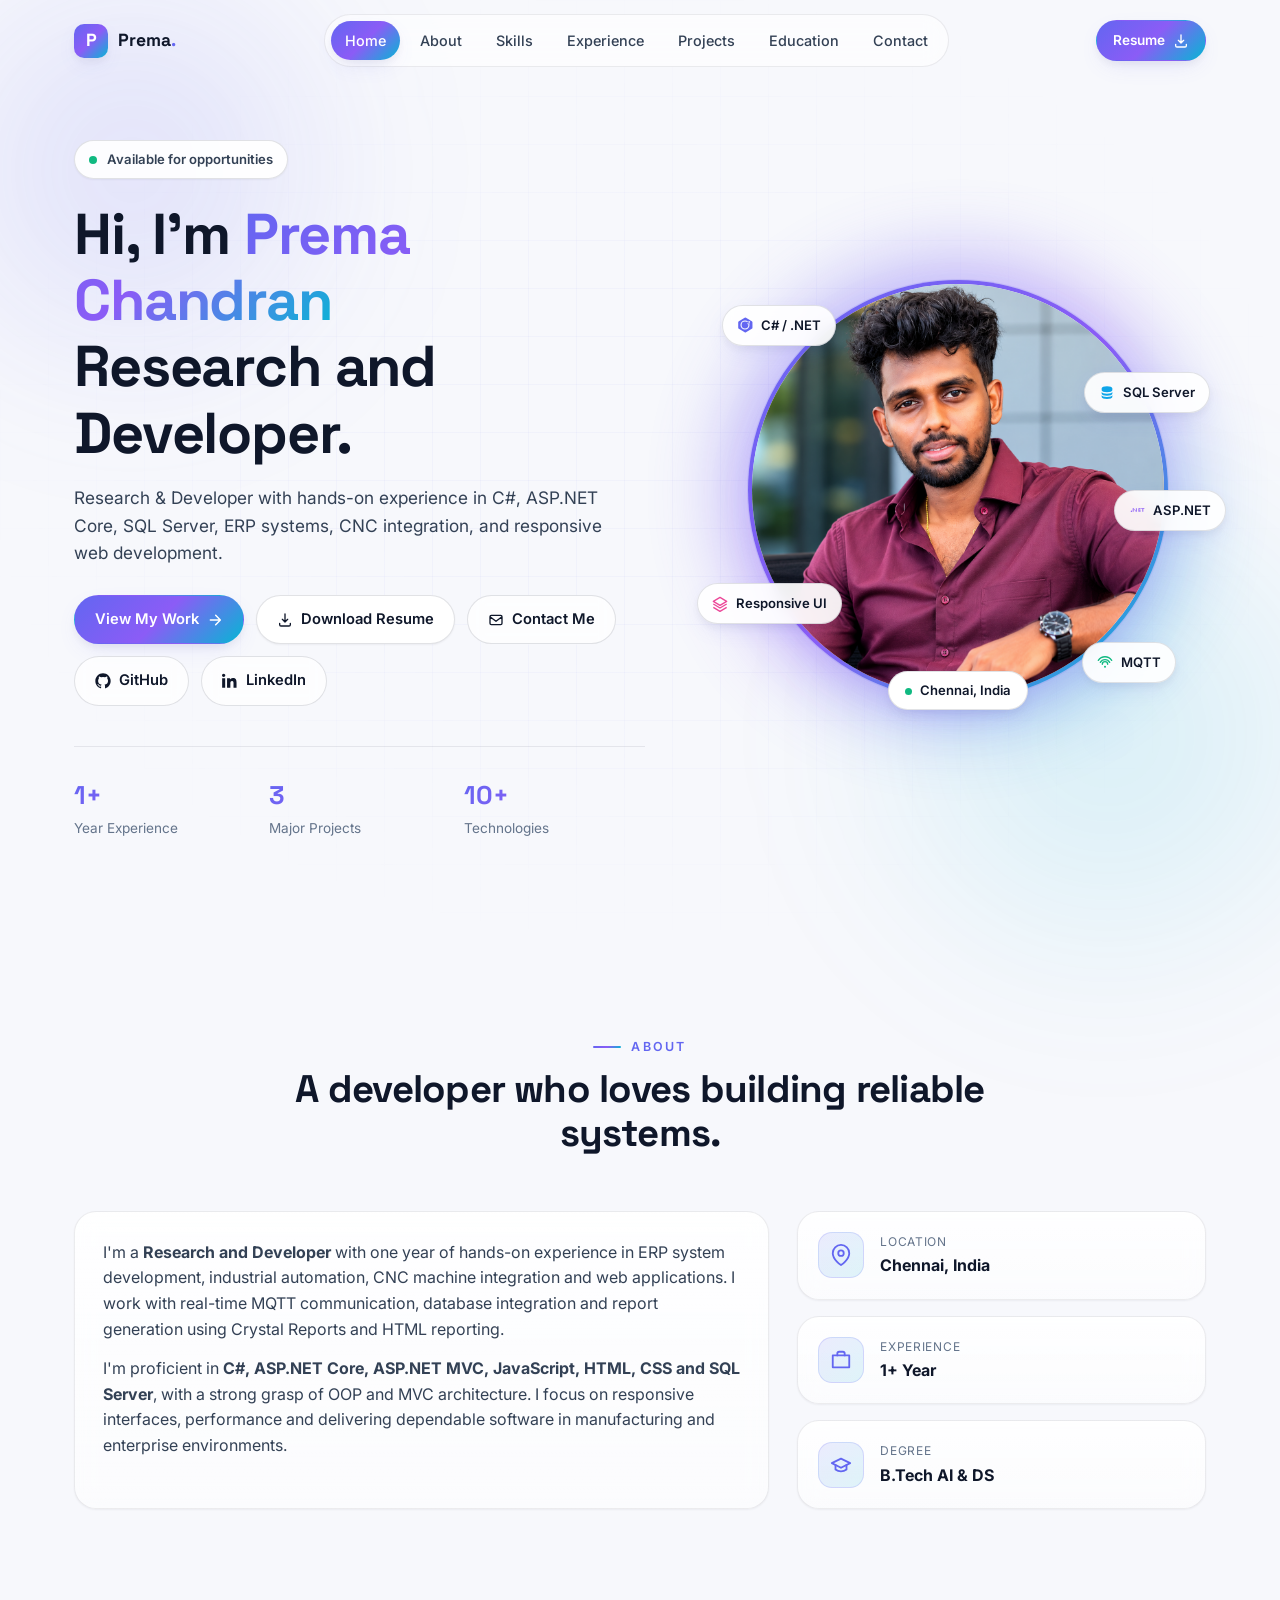
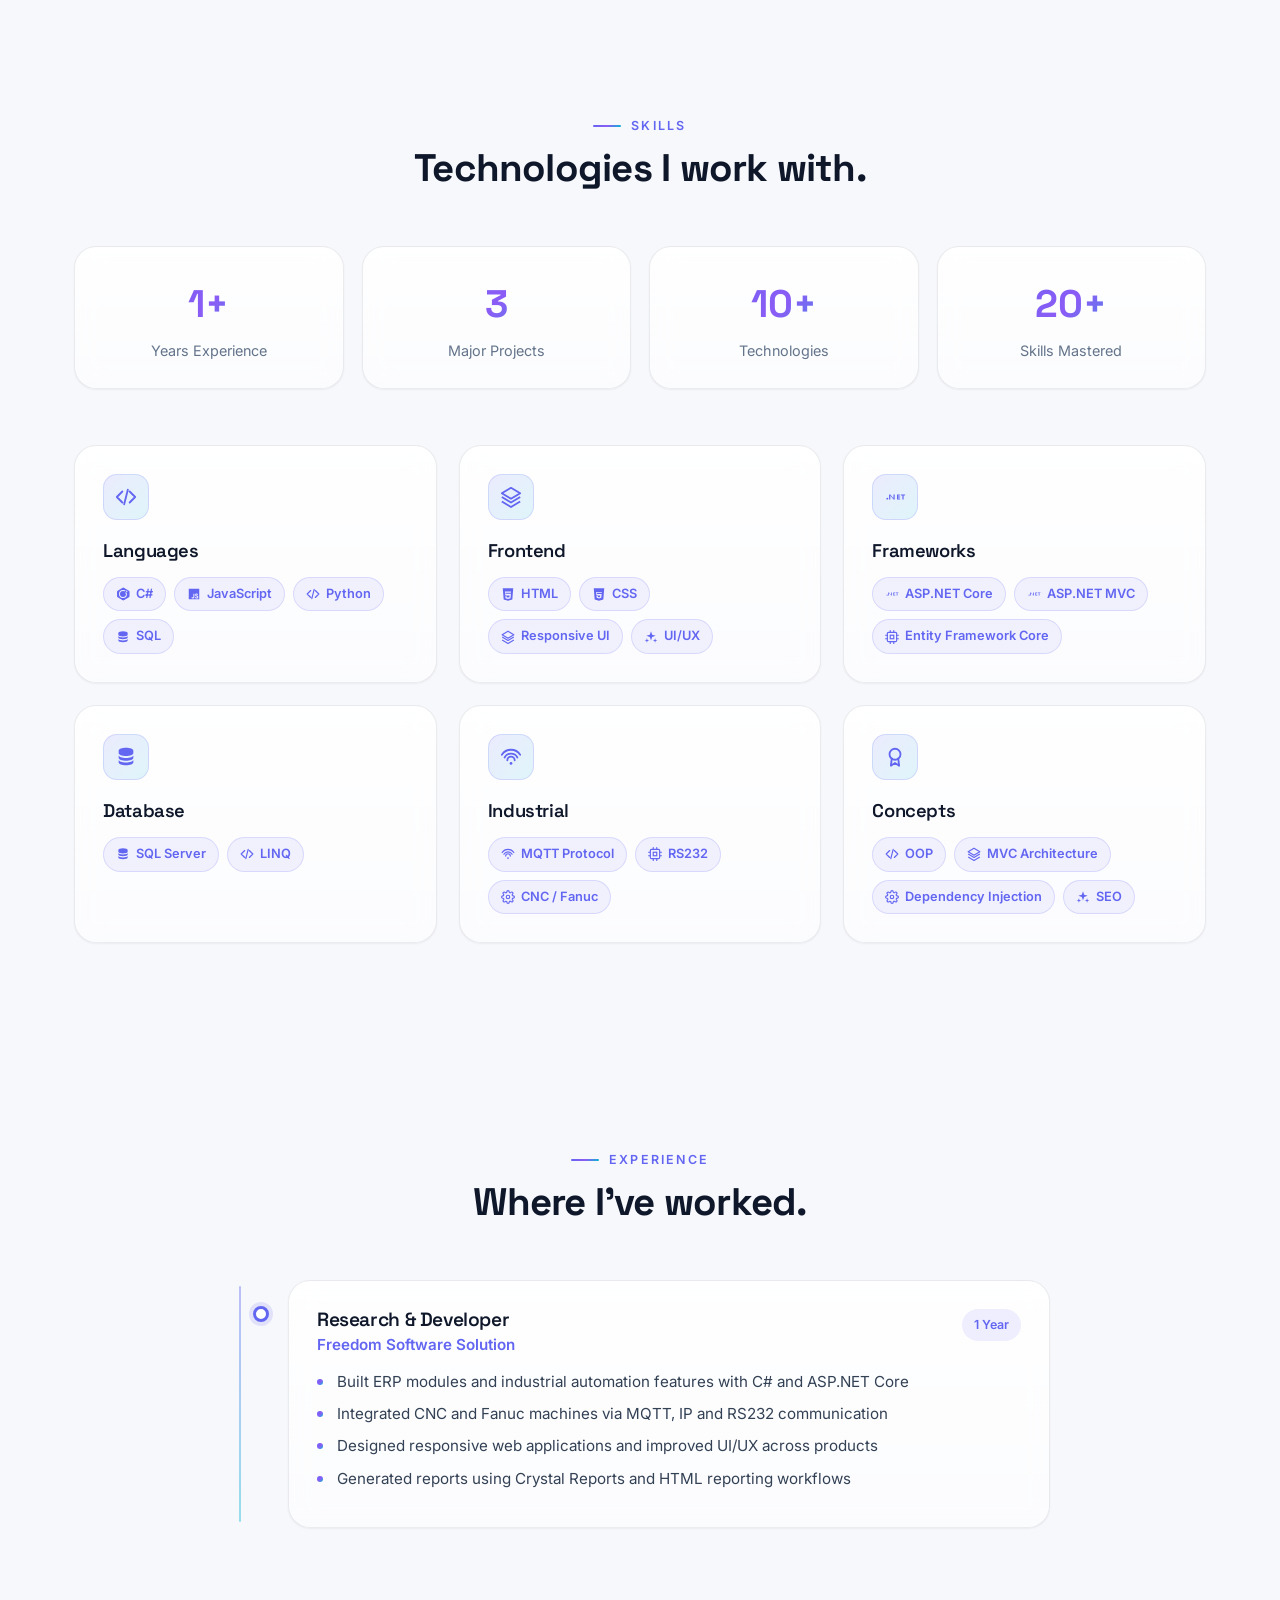
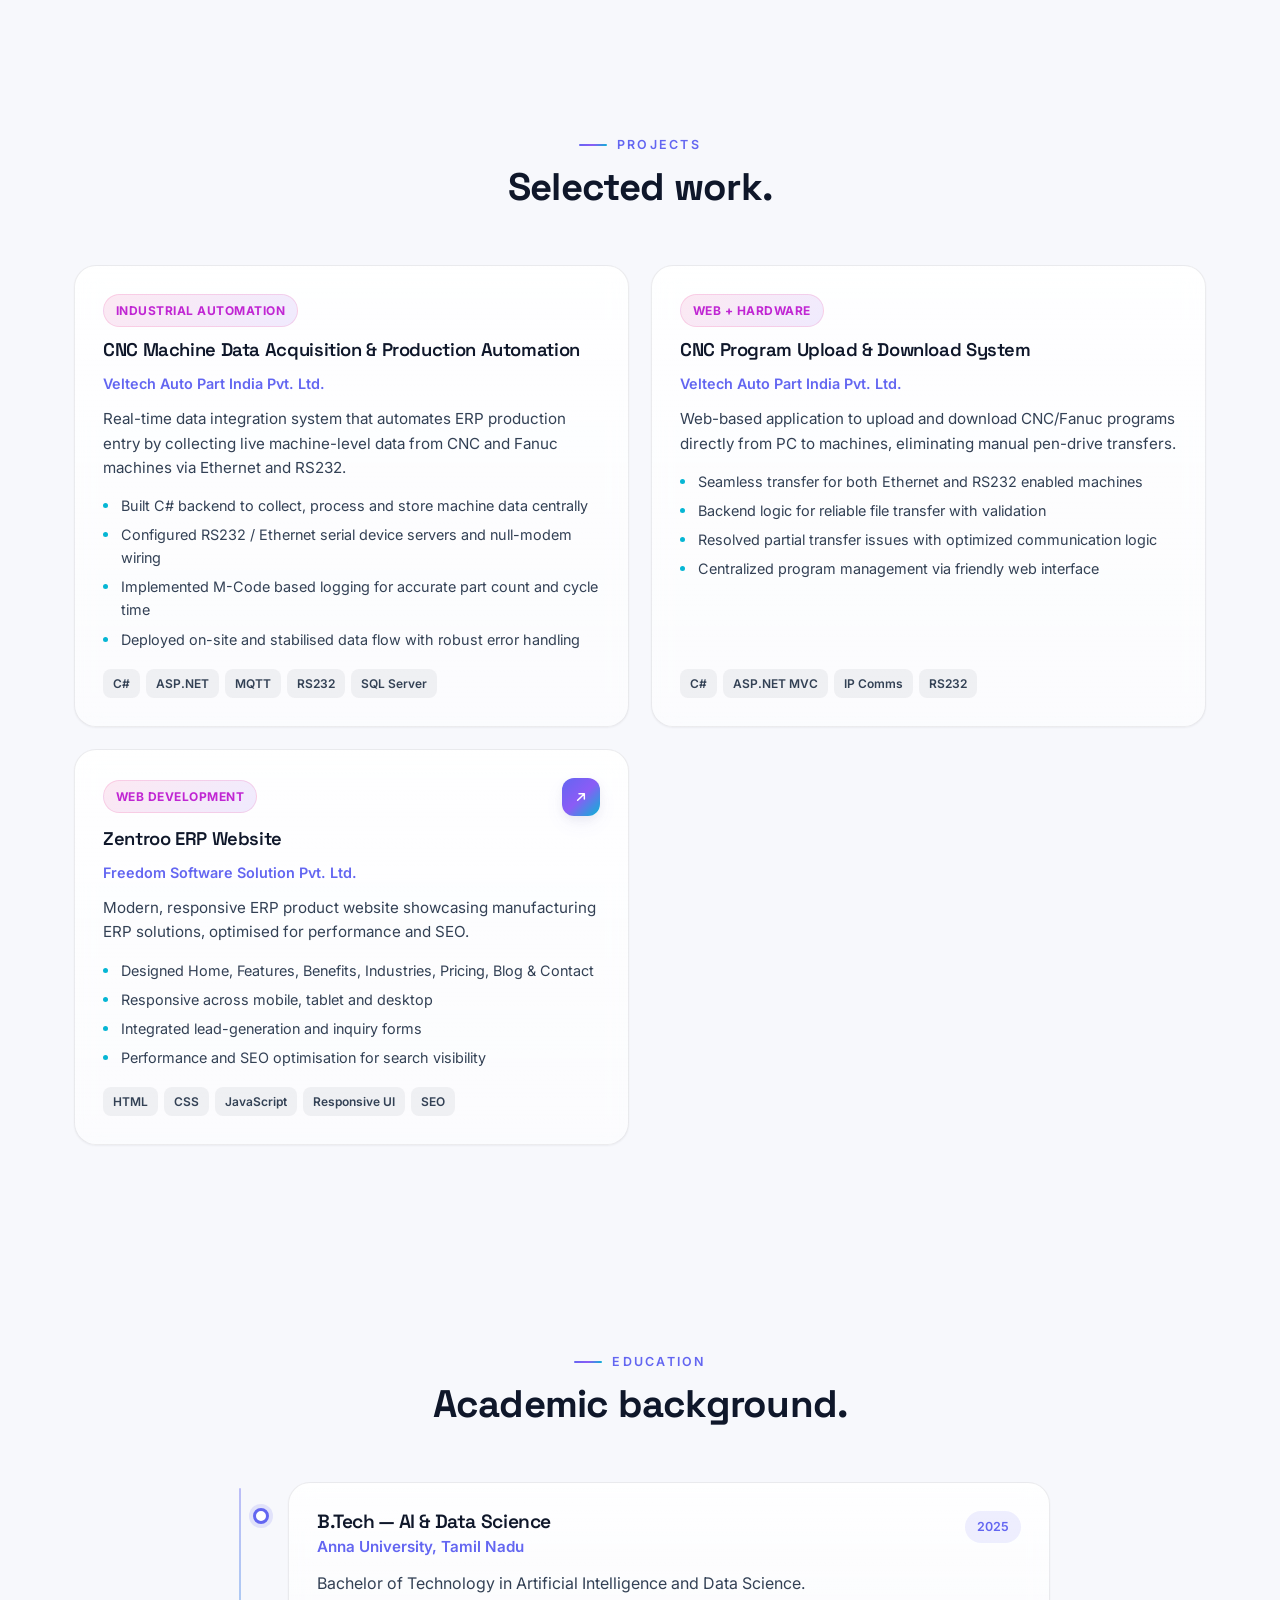
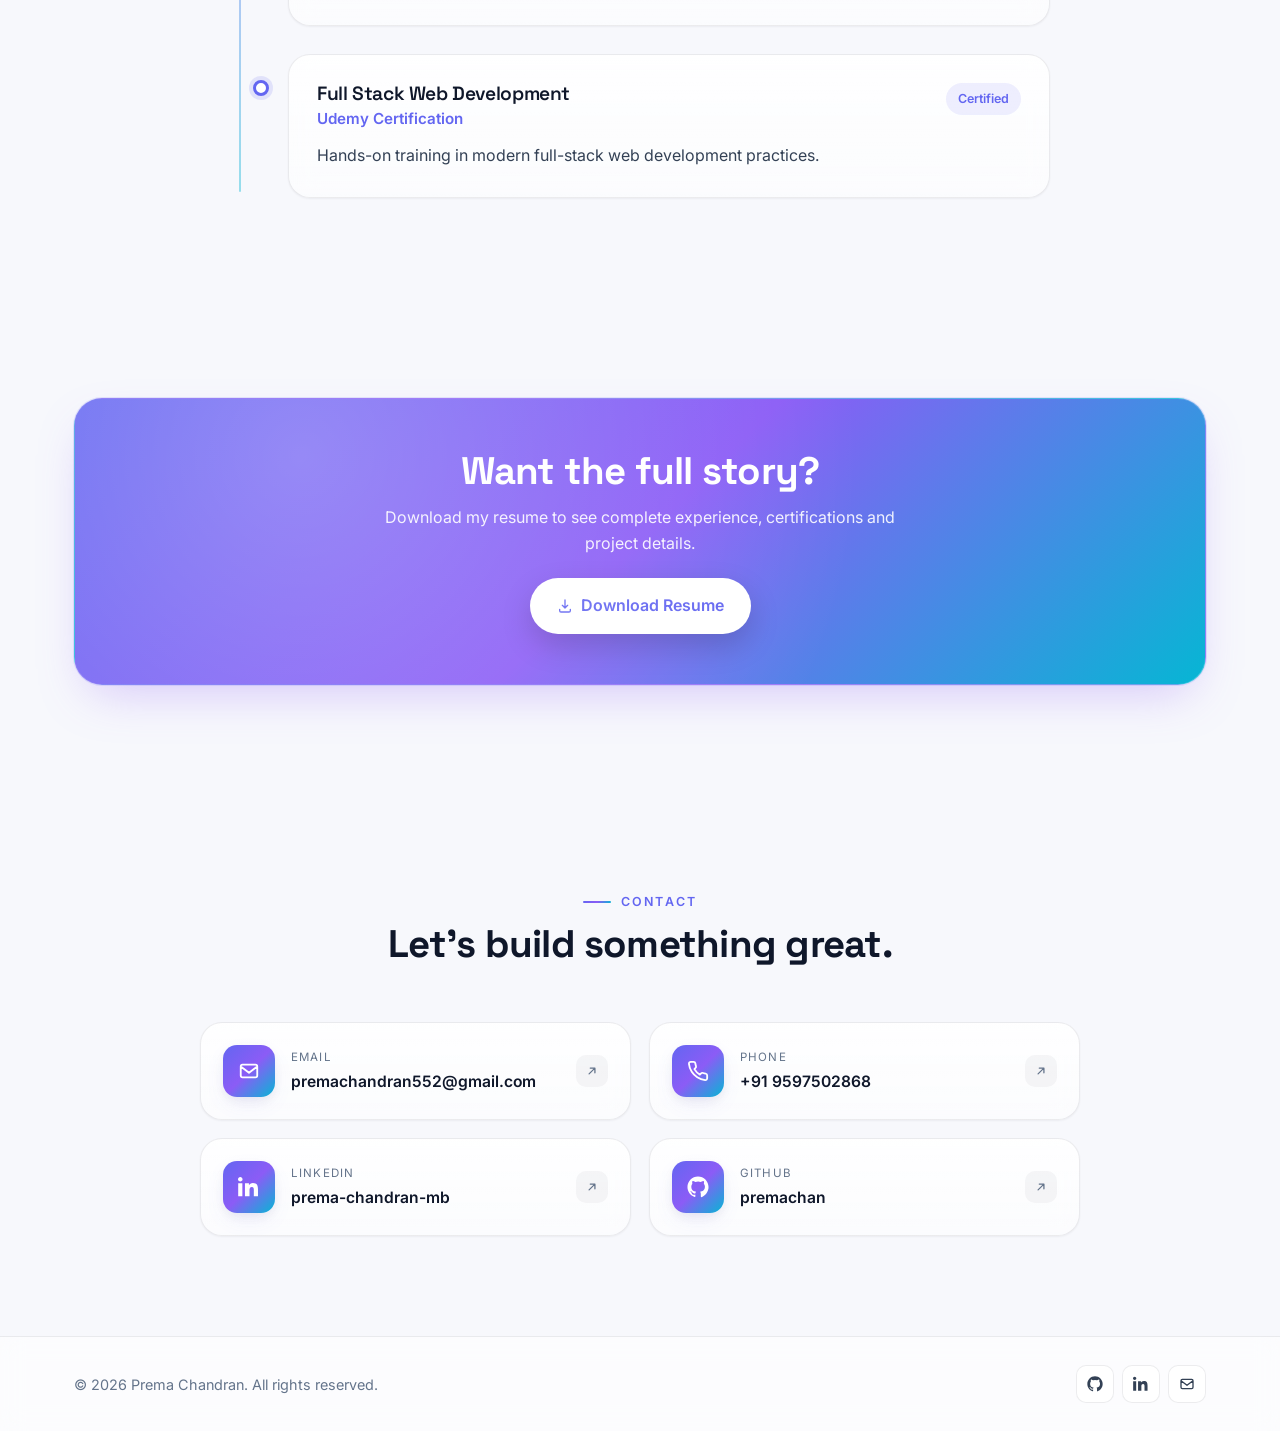
==== commit 693bc369: "Add files via upload" ====
--- a/index.html
+++ b/index.html
@@ -3,9 +3,9 @@
 <head>
 <meta charset="UTF-8" />
 <meta name="viewport" content="width=device-width, initial-scale=1.0" />
-<title>Prema Chandran Portfolio | Junior .NET Developer | C# ASP.NET Core</title>
-<meta name="description" content="Official portfolio of Prema Chandran MB, a Research & Developer and Junior .NET Developer skilled in C#, ASP.NET Core, SQL Server, ERP systems, CNC integration, and responsive web development." />
-<meta name="keywords" content="Prema Chandran, Premachandran MB, Prema Chandran Portfolio, Junior .NET Developer, C# Developer, ASP.NET Core Developer, SQL Server Developer, ERP Developer, CNC Integration, Chennai Developer, Mumbai .NET Developer, Thane .NET Developer" />
+<title>Prema Chandran Portfolio | Research and Developer | C# ASP.NET Core</title>
+<meta name="description" content="Official portfolio of Prema Chandran MB, a Research & Developer and Research and Developer skilled in C#, ASP.NET Core, SQL Server, ERP systems, CNC integration, and responsive web development." />
+<meta name="keywords" content="Prema Chandran, Premachandran MB, Prema Chandran Portfolio, Research and Developer, C# Developer, ASP.NET Core Developer, SQL Server Developer, ERP Developer, CNC Integration, Chennai Developer, Mumbai .NET Developer, Thane .NET Developer" />
 <meta name="author" content="Prema Chandran MB" />
 <meta name="robots" content="index, follow, max-image-preview:large, max-snippet:-1, max-video-preview:-1" />
 <meta name="googlebot" content="index, follow" />
@@ -14,27 +14,27 @@
 <meta name="application-name" content="Prema Chandran Portfolio" />
 <meta name="apple-mobile-web-app-title" content="Prema Chandran" />
 <meta name="format-detection" content="telephone=yes" />
-<link rel="canonical" href="https://premachandran.pages.dev/" />
-<link rel="alternate" href="https://premachandran.pages.dev/" hreflang="en-in" />
-<link rel="alternate" href="https://premachandran.pages.dev/" hreflang="x-default" />
+<link rel="canonical" href="https://premachan.github.io/prema-chandran-portfolio/" />
+<link rel="alternate" href="https://premachan.github.io/prema-chandran-portfolio/" hreflang="en-in" />
+<link rel="alternate" href="https://premachan.github.io/prema-chandran-portfolio/" hreflang="x-default" />
 
 <!-- Open Graph -->
 <meta property="og:locale" content="en_IN" />
 <meta property="og:type" content="profile" />
 <meta property="og:site_name" content="Prema Chandran Portfolio" />
-<meta property="og:title" content="Prema Chandran Portfolio | Junior .NET Developer" />
+<meta property="og:title" content="Prema Chandran Portfolio | Research and Developer" />
 <meta property="og:description" content="Research & Developer skilled in C#, ASP.NET Core, SQL Server, ERP systems, CNC integration, and responsive web development." />
-<meta property="og:url" content="https://premachandran.pages.dev/" />
-<meta property="og:image" content="https://premachandran.pages.dev/assets/og-image.png" />
+<meta property="og:url" content="https://premachan.github.io/prema-chandran-portfolio/" />
+<meta property="og:image" content="https://premachan.github.io/prema-chandran-portfolio/assets/og-image.png" />
 <meta property="og:image:width" content="1200" />
 <meta property="og:image:height" content="630" />
 <meta property="og:image:alt" content="Prema Chandran MB portfolio preview card" />
 
 <!-- Twitter -->
 <meta name="twitter:card" content="summary_large_image" />
-<meta name="twitter:title" content="Prema Chandran Portfolio | Junior .NET Developer" />
+<meta name="twitter:title" content="Prema Chandran Portfolio | Research and Developer" />
 <meta name="twitter:description" content="C#, ASP.NET Core, SQL Server, ERP, CNC Integration and Web Development portfolio." />
-<meta name="twitter:image" content="https://premachandran.pages.dev/assets/og-image.png" />
+<meta name="twitter:image" content="https://premachan.github.io/prema-chandran-portfolio/assets/og-image.png" />
 <meta name="twitter:image:alt" content="Prema Chandran MB portfolio preview card" />
 
 <!-- Favicons and PWA -->
@@ -61,13 +61,13 @@
   "@graph": [
     {
       "@type": "Person",
-      "@id": "https://premachandran.pages.dev/#person",
+      "@id": "https://premachan.github.io/prema-chandran-portfolio/#person",
       "name": "Prema Chandran MB",
       "alternateName": ["Prema Chandran", "Premachandran MB"],
-      "url": "https://premachandran.pages.dev/",
-      "image": "https://premachandran.pages.dev/assets/og-image.png",
+      "url": "https://premachan.github.io/prema-chandran-portfolio/",
+      "image": "https://premachan.github.io/prema-chandran-portfolio/assets/og-image.png",
       "jobTitle": "Research & Developer",
-      "description": "Research & Developer and Junior .NET Developer skilled in C#, ASP.NET Core, SQL Server, ERP systems, CNC integration and responsive web development.",
+      "description": "Research & Developer and Research and Developer skilled in C#, ASP.NET Core, SQL Server, ERP systems, CNC integration and responsive web development.",
       "email": "mailto:premachandran552@gmail.com",
       "telephone": "+91 9597502868",
       "address": {
@@ -88,29 +88,29 @@
     },
     {
       "@type": "WebSite",
-      "@id": "https://premachandran.pages.dev/#website",
-      "url": "https://premachandran.pages.dev/",
+      "@id": "https://premachan.github.io/prema-chandran-portfolio/#website",
+      "url": "https://premachan.github.io/prema-chandran-portfolio/",
       "name": "Prema Chandran Portfolio",
       "description": "Portfolio website of Prema Chandran MB.",
-      "publisher": { "@id": "https://premachandran.pages.dev/#person" },
+      "publisher": { "@id": "https://premachan.github.io/prema-chandran-portfolio/#person" },
       "inLanguage": "en-IN"
     },
     {
       "@type": "WebPage",
-      "@id": "https://premachandran.pages.dev/#webpage",
-      "url": "https://premachandran.pages.dev/",
-      "name": "Prema Chandran Portfolio | Junior .NET Developer",
-      "isPartOf": { "@id": "https://premachandran.pages.dev/#website" },
-      "about": { "@id": "https://premachandran.pages.dev/#person" },
-      "primaryImageOfPage": "https://premachandran.pages.dev/assets/og-image.png",
-      "breadcrumb": { "@id": "https://premachandran.pages.dev/#breadcrumb" },
+      "@id": "https://premachan.github.io/prema-chandran-portfolio/#webpage",
+      "url": "https://premachan.github.io/prema-chandran-portfolio/",
+      "name": "Prema Chandran Portfolio | Research and Developer",
+      "isPartOf": { "@id": "https://premachan.github.io/prema-chandran-portfolio/#website" },
+      "about": { "@id": "https://premachan.github.io/prema-chandran-portfolio/#person" },
+      "primaryImageOfPage": "https://premachan.github.io/prema-chandran-portfolio/assets/og-image.png",
+      "breadcrumb": { "@id": "https://premachan.github.io/prema-chandran-portfolio/#breadcrumb" },
       "inLanguage": "en-IN"
     },
     {
       "@type": "BreadcrumbList",
-      "@id": "https://premachandran.pages.dev/#breadcrumb",
+      "@id": "https://premachan.github.io/prema-chandran-portfolio/#breadcrumb",
       "itemListElement": [
-        { "@type": "ListItem", "position": 1, "name": "Home", "item": "https://premachandran.pages.dev/" }
+        { "@type": "ListItem", "position": 1, "name": "Home", "item": "https://premachan.github.io/prema-chandran-portfolio/" }
       ]
     }
   ]
@@ -214,7 +214,7 @@
       </div>
       <h1 class="hero-title">
         Hi, I'm <span class="gradient-text">Prema Chandran</span><br />
-        Junior .NET Developer.
+        Research and Developer.
       </h1>
       <p class="hero-sub">
         Research &amp; Developer with hands-on experience in C#, ASP.NET Core, SQL Server, ERP systems, CNC integration, and responsive web development.
